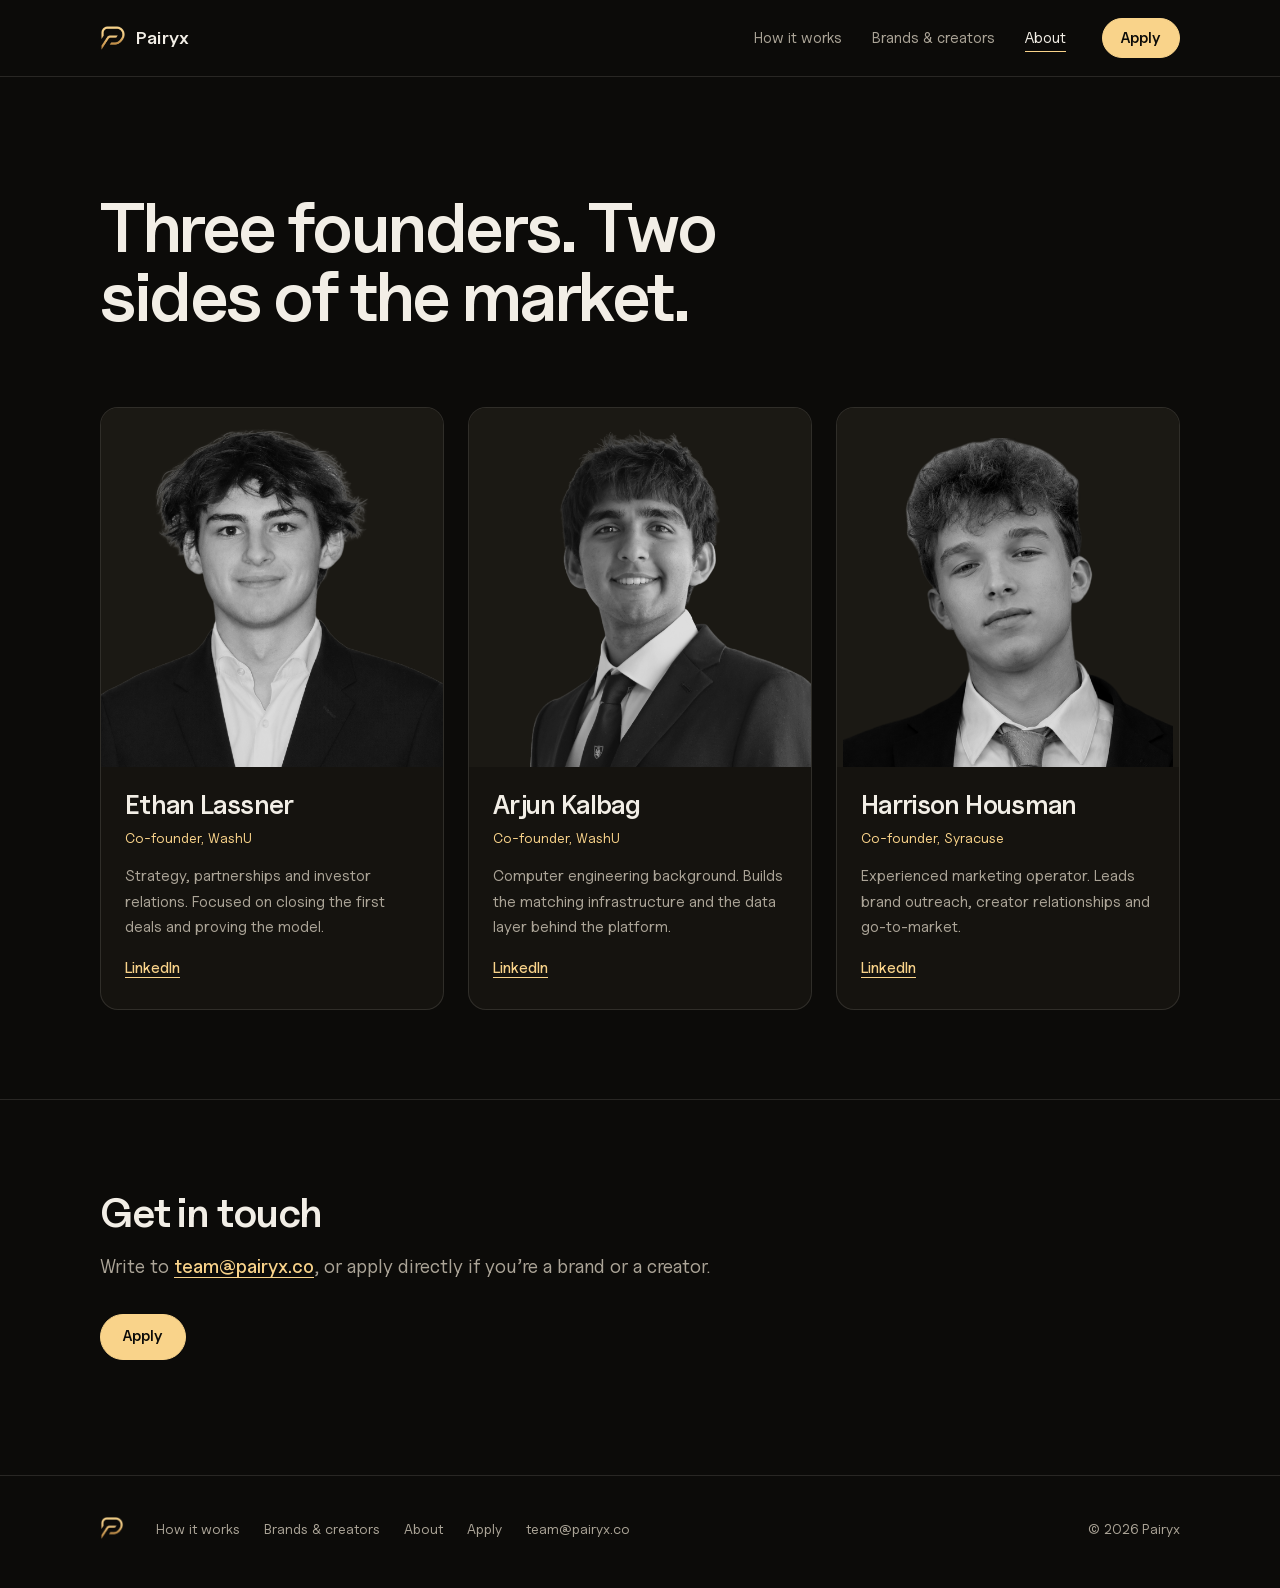
==== about/index.html @ 981c98d8 "Set the whole site in Uncut Sans Instrument Serif is one of the most common fonts on generated sites" ====
<!DOCTYPE html>
<html lang="en">
<head>
<meta charset="utf-8">
<meta name="viewport" content="width=device-width, initial-scale=1">
<title>About | Pairyx</title>
<meta name="description" content="The three founders behind Pairyx, and how to reach us.">
<link rel="canonical" href="https://pairyx.co/about/">
<meta property="og:type" content="website">
<meta property="og:url" content="https://pairyx.co/about/">
<meta property="og:title" content="About | Pairyx">
<meta property="og:description" content="The three founders behind Pairyx, and how to reach us.">
<meta property="og:image" content="https://pairyx.co/uploads/pairyx-og.png?v=2">
<meta name="twitter:card" content="summary_large_image">
<meta name="theme-color" content="#0c0b09">
<link rel="icon" type="image/png" sizes="512x512" href="/uploads/favicon-big.png?v=4">
<link rel="preload" href="/fonts/UncutSans-Variable.woff2" as="font" type="font/woff2" crossorigin>
<link rel="stylesheet" href="/styles.css?v=6">
</head>
<body>
<a class="skip" href="#main">Skip to content</a>

<header class="top">
  <div class="wrap top-in">
    <a class="brand" href="/" aria-label="Pairyx home"><img src="/uploads/PL-tight.png" alt="" width="26" height="26"><span>Pairyx</span></a>
    <nav class="links" aria-label="Main">
      <a href="/how-it-works/">How it works</a>
      <a href="/brands-and-creators/">Brands &amp; creators</a>
      <a href="/about/" aria-current="page">About</a>
    </nav>
    <a class="btn btn-gold" href="/apply/">Apply</a>
  </div>
</header>

<main id="main">
  <section class="page-head">
    <div class="wrap">
      <h1>Three founders. Two sides of the market.</h1>
    </div>
  </section>

  <section class="founders-wrap" aria-label="Founders">
    <div class="wrap">
      <div class="founders">
        <article class="founder">
          <div class="founder-photo"><img src="/uploads/founder-ethan-fg.png" alt="Ethan Lassner" loading="lazy"></div>
          <div class="founder-text">
            <h2>Ethan Lassner</h2>
            <p class="role">Co-founder, WashU</p>
            <p class="bio">Strategy, partnerships and investor relations. Focused on closing the first deals and proving the model.</p>
            <a class="textlink" href="https://www.linkedin.com/in/ethanlassner/" target="_blank" rel="noopener">LinkedIn</a>
          </div>
        </article>
        <article class="founder">
          <div class="founder-photo"><img src="/uploads/founder-arjun-fg.png" alt="Arjun Kalbag" loading="lazy"></div>
          <div class="founder-text">
            <h2>Arjun Kalbag</h2>
            <p class="role">Co-founder, WashU</p>
            <p class="bio">Computer engineering background. Builds the matching infrastructure and the data layer behind the platform.</p>
            <a class="textlink" href="https://www.linkedin.com/in/arjun-kalbag/" target="_blank" rel="noopener">LinkedIn</a>
          </div>
        </article>
        <article class="founder">
          <div class="founder-photo"><img src="/uploads/founder-harrison-fg.png" alt="Harrison Housman" loading="lazy"></div>
          <div class="founder-text">
            <h2>Harrison Housman</h2>
            <p class="role">Co-founder, Syracuse</p>
            <p class="bio">Experienced marketing operator. Leads brand outreach, creator relationships and go-to-market.</p>
            <a class="textlink" href="https://www.linkedin.com/in/harrisonhousman/" target="_blank" rel="noopener">LinkedIn</a>
          </div>
        </article>
      </div>
    </div>
  </section>

  <section class="closing">
    <div class="wrap">
      <h2>Get in touch</h2>
      <p class="lead">Write to <a class="textlink" href="mailto:team@pairyx.co">team@pairyx.co</a>, or apply directly if you’re a brand or a creator.</p>
      <div class="actions">
        <a class="btn btn-gold" href="/apply/">Apply</a>
      </div>
    </div>
  </section>
</main>

<footer class="foot">
  <div class="wrap foot-in">
    <a href="/" aria-label="Pairyx home"><img src="/uploads/PL-tight.png" alt="" width="24" height="24"></a>
    <nav aria-label="Footer">
      <a href="/how-it-works/">How it works</a>
      <a href="/brands-and-creators/">Brands &amp; creators</a>
      <a href="/about/">About</a>
      <a href="/apply/">Apply</a>
      <a href="mailto:team@pairyx.co">team@pairyx.co</a>
    </nav>
    <span>© 2026 Pairyx</span>
  </div>
</footer>
<script src="/app.js?v=5"></script>
</body>
</html>
---- styles.css ----
/* Pairyx: shared styles for every page. Black and gold, set in Uncut Sans
   (Kasper Nordkvist, SIL OFL, /fonts) with headlines apart by weight and size;
   only the ASCII P keeps its own monospace (Space Mono). */

@font-face {
  font-family: 'Uncut Sans';
  src: url('/fonts/UncutSans-Variable.woff2') format('woff2');
  font-weight: 300 700;
  font-display: swap;
}

:root {
  --black: #0c0b09;
  --black-2: #15130f;
  --gold: #f9d38a;
  --ink: #f2eee6;
  --ink-2: #aba497;     /* 8:1 on --black */
  --line: rgba(242, 238, 230, 0.12);

  --font: 'Uncut Sans', -apple-system, BlinkMacSystemFont, 'Helvetica Neue', sans-serif;

  --wrap: 1160px;
  --gutter: clamp(20px, 4vw, 40px);
  --ease: cubic-bezier(.16, .8, .3, 1);
}

* { box-sizing: border-box; }
body {
  margin: 0;
  background: var(--black);
  color: var(--ink);
  font: 400 17px/1.65 var(--font);
  -webkit-font-smoothing: antialiased;
  overflow-x: hidden;
}
::selection { background: var(--gold); color: var(--black); }
img { display: block; max-width: 100%; }
a { color: inherit; }
:focus-visible { outline: 2px solid var(--gold); outline-offset: 3px; }

.skip { position: absolute; left: -9999px; top: 8px; z-index: 100; background: var(--gold); color: var(--black); padding: 8px 14px; text-decoration: none; }
.skip:focus { left: 8px; }

.wrap { max-width: var(--wrap); margin: 0 auto; padding: 0 var(--gutter); }

/* ---------------------------------------------------------------- type */

h1, h2 { font-weight: 600; letter-spacing: -0.035em; margin: 0; text-wrap: balance; }
h1 { font-size: clamp(42px, 5.4vw, 80px); line-height: 1; }
h2 { font-size: clamp(30px, 3.2vw, 44px); line-height: 1.08; letter-spacing: -0.028em; }
h3 { font-size: 19px; font-weight: 600; line-height: 1.35; margin: 0; }
p { margin: 0; }
.lead { font-size: clamp(18px, 1.5vw, 21px); line-height: 1.55; color: var(--ink-2); max-width: 36em; }

/* ---------------------------------------------------------------- buttons */

.btn {
  display: inline-flex; align-items: center; justify-content: center;
  min-height: 46px; padding: 0 22px; border-radius: 100px;
  border: 1px solid var(--line); background: transparent; color: var(--ink);
  font: 600 15px/1 var(--font); text-decoration: none; cursor: pointer;
  transition: background-color .2s, border-color .2s, color .2s;
}
.btn:hover { border-color: var(--ink); }
.btn-gold { background: var(--gold); border-color: var(--gold); color: var(--black); }
.btn-gold:hover { background: var(--ink); border-color: var(--ink); }
.actions { display: flex; flex-wrap: wrap; gap: 12px; }

.textlink { color: var(--gold); font-weight: 500; text-decoration: underline; text-decoration-thickness: 1px; text-underline-offset: 4px; }
.textlink:hover { color: var(--ink); }

/* ---------------------------------------------------------------- header */

.top { border-bottom: 1px solid var(--line); }
.top-in { display: flex; align-items: center; gap: 36px; height: 76px; }
.brand { display: flex; align-items: center; gap: 10px; text-decoration: none; margin-right: auto; }
.brand img { width: 26px; height: 26px; object-fit: contain; }
.brand span { font-weight: 600; font-size: 18px; letter-spacing: 0.01em; }
.links { display: flex; gap: 30px; }
.links a { color: var(--ink-2); text-decoration: none; font-size: 15px; transition: color .2s; }
.links a:hover { color: var(--ink); }
.links a[aria-current="page"] { color: var(--ink); text-decoration: underline; text-decoration-color: var(--gold); text-underline-offset: 8px; text-decoration-thickness: 1px; }
.top .btn { min-height: 40px; padding: 0 18px; }

/* ---------------------------------------------------------------- page scaffolding */

.page-head { padding: clamp(64px, 9vw, 120px) 0 clamp(48px, 6vw, 80px); }
.page-head .lead { margin-top: 24px; }
.section { padding: clamp(56px, 7vw, 96px) 0; border-top: 1px solid var(--line); }
.closing { padding: clamp(56px, 7vw, 96px) 0 clamp(72px, 9vw, 120px); border-top: 1px solid var(--line); }
.closing h2 { max-width: 14em; }
.closing p { margin-top: 18px; }
.closing .actions { margin-top: 32px; }

/* ---------------------------------------------------------------- home */

.hero { position: relative; overflow: hidden; min-height: calc(100svh - 77px); display: flex; align-items: center; }
.hero-ascii { position: absolute; right: -2%; top: 0; bottom: 0; display: flex; align-items: center; pointer-events: none; }
#px-ascii {
  font-family: 'Space Mono', monospace; font-size: clamp(7px, 1.2vw, 14px); line-height: 1; letter-spacing: 1px;
  white-space: pre; margin: 0; color: var(--gold); user-select: none;
}
/* keeps the headline readable where it crosses the P */
.hero::after { content: ''; position: absolute; inset: 0; pointer-events: none; background: linear-gradient(90deg, rgba(12, 11, 9, 0.94) 0%, rgba(12, 11, 9, 0.6) 42%, rgba(12, 11, 9, 0) 70%); }
.hero .wrap { position: relative; z-index: 1; width: 100%; }
.hero-copy { max-width: 600px; padding: 72px 0; }
.hero-copy h1 { font-size: clamp(42px, 4.6vw, 68px); }
.hero-copy .lead { margin-top: 28px; max-width: 30em; }
.hero-copy .actions { margin-top: 40px; }

.intro { display: grid; grid-template-columns: minmax(0, 5fr) minmax(0, 6fr); gap: 24px 64px; align-items: start; }
.sides-brief { margin-top: clamp(48px, 6vw, 72px); display: grid; grid-template-columns: repeat(2, minmax(0, 1fr)); gap: 40px 64px; }
.sides-brief p { margin-top: 10px; color: var(--ink-2); max-width: 30em; }
.sides-brief .textlink { display: inline-block; margin-top: 16px; }

/* ---------------------------------------------------------------- how it works */

.steps { list-style: none; margin: 0; padding: 0; counter-reset: step; }
.steps li { counter-increment: step; display: grid; grid-template-columns: 96px minmax(0, 1fr); gap: 0 32px; padding: 36px 0; border-top: 1px solid var(--line); }
.steps li:first-child { border-top: 0; padding-top: 0; }
.steps li::before { content: counter(step); font-size: 52px; font-weight: 300; letter-spacing: -0.04em; line-height: 0.9; color: var(--gold); grid-row: span 2; font-variant-numeric: tabular-nums; }
.steps h2 { font-size: 19px; line-height: 1.35; letter-spacing: -0.01em; }
.steps p { color: var(--ink-2); max-width: 40em; margin-top: 8px; }

.split { display: grid; grid-template-columns: minmax(0, 5fr) minmax(0, 6fr); gap: 24px 64px; align-items: start; }
.split p + p { margin-top: 16px; }
.split .muted { color: var(--ink-2); }

.terms { margin: 0; display: grid; grid-template-columns: repeat(2, minmax(0, 1fr)); gap: 28px 48px; }
.terms dt { font-weight: 600; }
.terms dd { margin: 6px 0 0; color: var(--ink-2); }

/* ---------------------------------------------------------------- brands and creators */

.pair { display: grid; grid-template-columns: repeat(2, minmax(0, 1fr)); }
.pair > section { padding: clamp(48px, 6vw, 80px) 0; }
.pair > section:first-child { padding-right: clamp(32px, 5vw, 72px); border-right: 1px solid var(--line); }
.pair > section:last-child { padding-left: clamp(32px, 5vw, 72px); }
.pair .lead { margin-top: 20px; font-size: 18px; }
.pair h3 { margin-top: 40px; font-size: 15px; color: var(--ink-2); font-weight: 500; }
.fields { list-style: none; margin: 12px 0 0; padding: 0; }
.fields li { padding: 13px 0; border-bottom: 1px solid var(--line); }
.fields li:first-child { border-top: 1px solid var(--line); }
.pair .note { margin-top: 20px; color: var(--ink-2); font-size: 15px; }
.pair .btn { margin-top: 32px; }

/* ---------------------------------------------------------------- about: founders */

.founders-wrap { padding-bottom: clamp(56px, 7vw, 96px); }
.founders { display: grid; grid-template-columns: repeat(3, minmax(0, 1fr)); gap: 24px; }
.founder { background: var(--black-2); border: 1px solid var(--line); border-radius: 18px; overflow: hidden; }
.founder-photo { position: relative; aspect-ratio: 1 / 1.05; overflow: hidden; background: #1b1914; }
/* The reveal: black and white until you point at, or scroll to, a founder */
.founder-photo img {
  position: absolute; inset: 0; width: 100%; height: 100%; object-fit: cover; object-position: center 18%;
  filter: grayscale(1) brightness(0.9); transition: filter .5s var(--ease), transform .6s var(--ease);
}
.founder:hover .founder-photo img, .founder:focus-within .founder-photo img, .founder.is-on .founder-photo img { filter: none; transform: scale(1.03); }
.founder-text { padding: 24px 24px 28px; }
.founder h2 { font-size: 26px; line-height: 1.1; letter-spacing: -0.025em; }
.founder .role { margin-top: 6px; font-size: 14px; color: var(--gold); }
.founder .bio { margin-top: 14px; color: var(--ink-2); font-size: 15.5px; }
.founder .textlink { display: inline-block; margin-top: 16px; font-size: 15px; }

/* ---------------------------------------------------------------- footer */

.foot { border-top: 1px solid var(--line); padding: 40px 0 48px; font-size: 14px; color: var(--ink-2); }
.foot-in { display: flex; flex-wrap: wrap; align-items: center; gap: 20px 32px; }
.foot-in > a:first-child img { width: 24px; height: 24px; object-fit: contain; }
.foot nav { display: flex; flex-wrap: wrap; gap: 12px 24px; margin-right: auto; }
.foot a { text-decoration: none; }
.foot a:hover { color: var(--ink); }

/* ---------------------------------------------------------------- responsive */

@media (max-width: 900px) {
  .intro, .split { grid-template-columns: minmax(0, 1fr); }
  .founders { grid-template-columns: minmax(0, 1fr); max-width: 520px; }
  .terms { grid-template-columns: minmax(0, 1fr); }
}
@media (max-width: 760px) {
  /* the three links drop to their own row under the logo */
  .top-in { flex-wrap: wrap; height: auto; padding-top: 16px; padding-bottom: 14px; row-gap: 12px; }
  .links { order: 3; width: 100%; gap: 22px; }
  .pair { grid-template-columns: minmax(0, 1fr); }
  .pair > section:first-child { padding-right: 0; border-right: 0; }
  .pair > section:last-child { padding-left: 0; border-top: 1px solid var(--line); }
  .sides-brief { grid-template-columns: minmax(0, 1fr); }
  .steps li { grid-template-columns: 48px minmax(0, 1fr); gap: 0 16px; }
  .steps li::before { font-size: 36px; }
  /* on a phone the P sits above the headline instead of behind it */
  .hero { flex-direction: column; align-items: stretch; min-height: 0; }
  .hero-ascii { position: relative; right: auto; justify-content: center; margin: 0 -40%; padding-top: 16px; }
  .hero::after { display: none; }
  .hero-copy { padding: 8px 0 64px; }
}
@media (prefers-reduced-motion: reduce) {
  .founder-photo img { transition: none; }
}
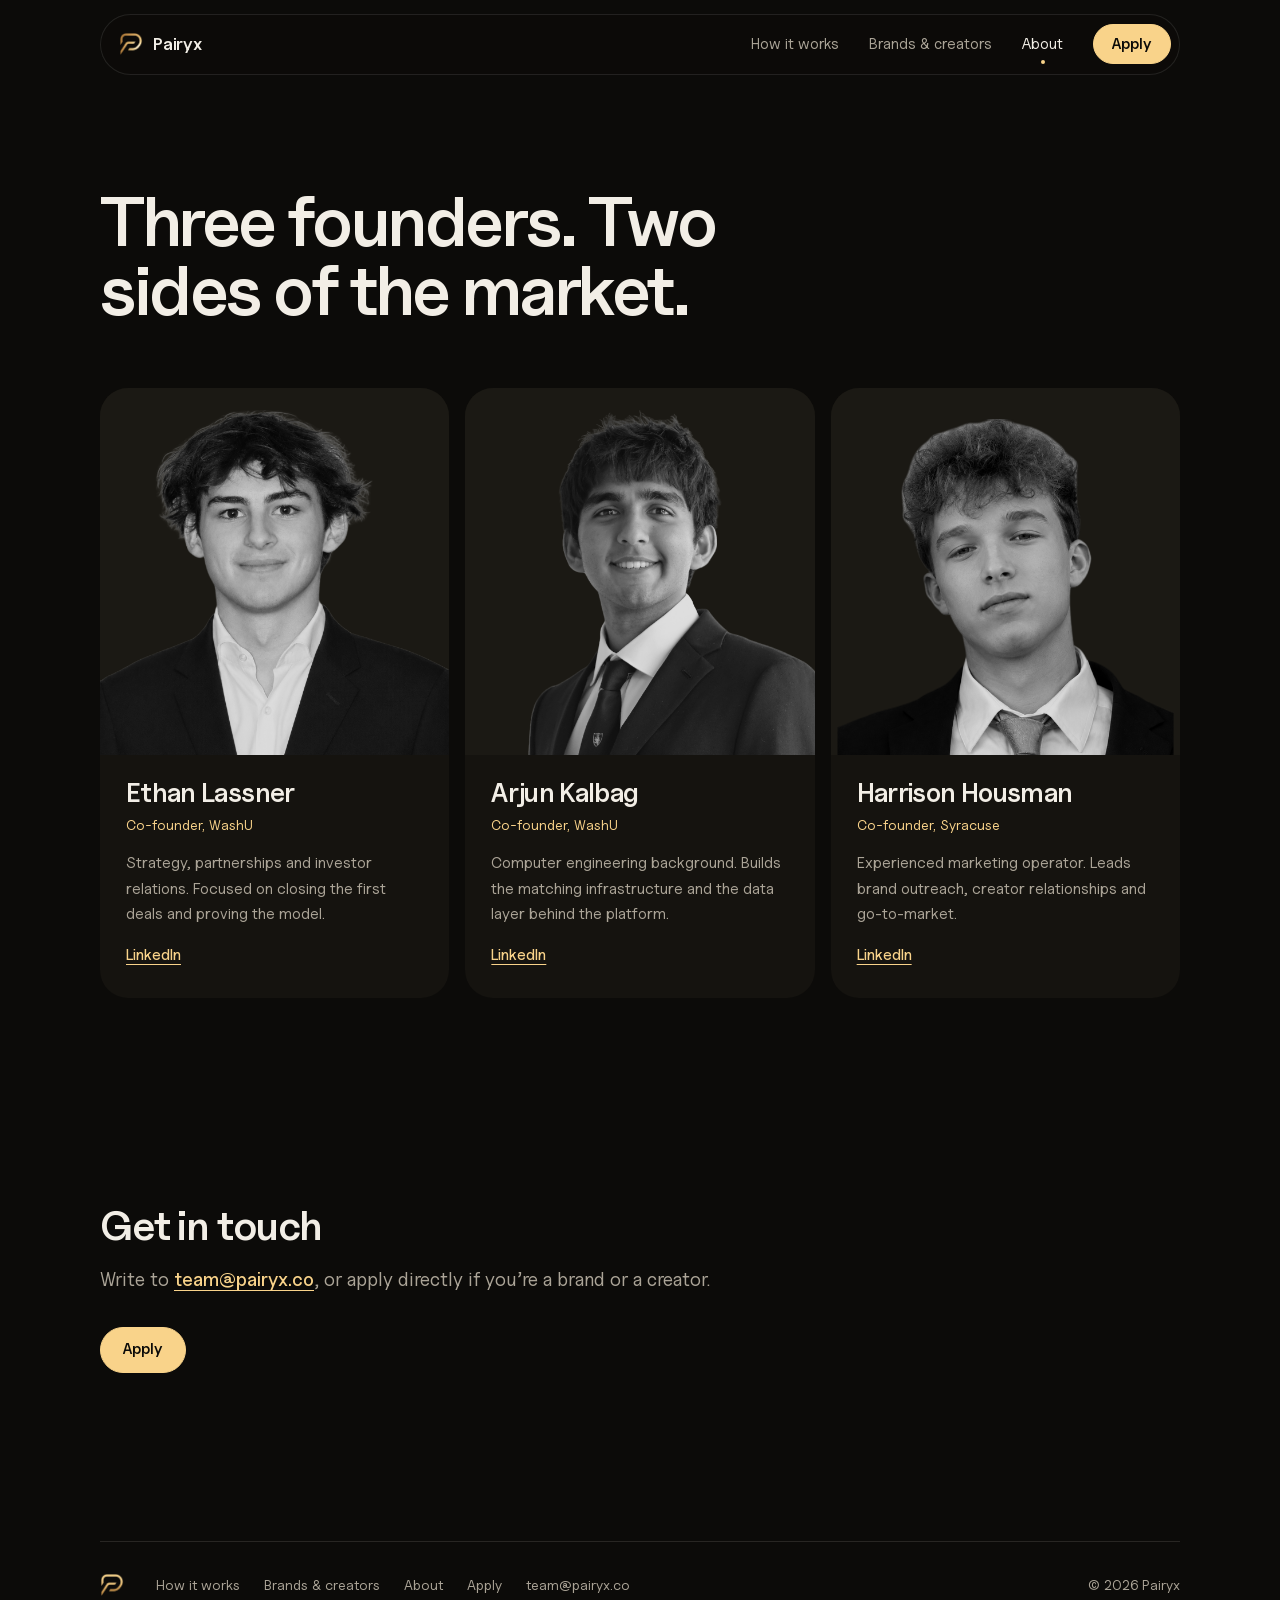
==== commit 19f4254e: "Float the nav in a pill, bring the logo to life, de-clunk the pages Modelled on ambral.com's nav, in" ====
--- a/about/index.html
+++ b/about/index.html
@@ -15,20 +15,22 @@
 <meta name="theme-color" content="#0c0b09">
 <link rel="icon" type="image/png" sizes="512x512" href="/uploads/favicon-big.png?v=4">
 <link rel="preload" href="/fonts/UncutSans-Variable.woff2" as="font" type="font/woff2" crossorigin>
-<link rel="stylesheet" href="/styles.css?v=6">
+<link rel="stylesheet" href="/styles.css?v=7">
 </head>
 <body>
 <a class="skip" href="#main">Skip to content</a>
 
-<header class="top">
-  <div class="wrap top-in">
-    <a class="brand" href="/" aria-label="Pairyx home"><img src="/uploads/PL-tight.png" alt="" width="26" height="26"><span>Pairyx</span></a>
-    <nav class="links" aria-label="Main">
+<header class="nav" id="nav">
+  <div class="nav-pill">
+    <a class="brand" href="/" aria-label="Pairyx home"><span class="mark" aria-hidden="true"></span><span class="word">Pairyx</span></a>
+    <nav class="links" id="nav-links" aria-label="Main">
+      <span class="links-hl" aria-hidden="true"></span>
       <a href="/how-it-works/">How it works</a>
       <a href="/brands-and-creators/">Brands &amp; creators</a>
       <a href="/about/" aria-current="page">About</a>
     </nav>
-    <a class="btn btn-gold" href="/apply/">Apply</a>
+    <a class="btn btn-gold" href="/apply/"><span class="roll" data-label="Apply"><span>Apply</span></span></a>
+    <button class="nav-toggle" type="button" aria-expanded="false" aria-controls="nav-links" aria-label="Menu"><span></span><span></span></button>
   </div>
 </header>
 
@@ -78,7 +80,7 @@
       <h2>Get in touch</h2>
       <p class="lead">Write to <a class="textlink" href="mailto:team@pairyx.co">team@pairyx.co</a>, or apply directly if you’re a brand or a creator.</p>
       <div class="actions">
-        <a class="btn btn-gold" href="/apply/">Apply</a>
+        <a class="btn btn-gold" href="/apply/"><span class="roll" data-label="Apply"><span>Apply</span></span></a>
       </div>
     </div>
   </section>
@@ -97,6 +99,6 @@
     <span>© 2026 Pairyx</span>
   </div>
 </footer>
-<script src="/app.js?v=5"></script>
+<script src="/app.js?v=6"></script>
 </body>
 </html>
--- a/styles.css
+++ b/styles.css
@@ -13,15 +13,19 @@
   --black: #0c0b09;
   --black-2: #15130f;
   --gold: #f9d38a;
+  --gold-hi: #ffe4ad;
   --ink: #f2eee6;
   --ink-2: #aba497;     /* 8:1 on --black */
   --line: rgba(242, 238, 230, 0.12);
+  --veil: rgba(242, 238, 230, 0.07);
 
   --font: 'Uncut Sans', -apple-system, BlinkMacSystemFont, 'Helvetica Neue', sans-serif;
 
   --wrap: 1160px;
   --gutter: clamp(20px, 4vw, 40px);
+  --nav-space: 96px;    /* room for the floating nav */
   --ease: cubic-bezier(.16, .8, .3, 1);
+  --ease-quart: cubic-bezier(.25, 1, .5, 1);
 }
 
 * { box-sizing: border-box; }
@@ -59,42 +63,89 @@
   min-height: 46px; padding: 0 22px; border-radius: 100px;
   border: 1px solid var(--line); background: transparent; color: var(--ink);
   font: 600 15px/1 var(--font); text-decoration: none; cursor: pointer;
-  transition: background-color .2s, border-color .2s, color .2s;
-}
-.btn:hover { border-color: var(--ink); }
+  transition: background-color .25s, border-color .25s, color .25s, transform .2s var(--ease-quart);
+}
+.btn:hover { border-color: rgba(242, 238, 230, 0.32); background: var(--veil); }
+.btn:active { transform: scale(0.97); }
 .btn-gold { background: var(--gold); border-color: var(--gold); color: var(--black); }
-.btn-gold:hover { background: var(--ink); border-color: var(--ink); }
+.btn-gold:hover { background: var(--gold-hi); border-color: var(--gold-hi); }
 .actions { display: flex; flex-wrap: wrap; gap: 12px; }
 
-.textlink { color: var(--gold); font-weight: 500; text-decoration: underline; text-decoration-thickness: 1px; text-underline-offset: 4px; }
+/* The label rolls up on hover and a copy rolls in under it. The copy is a
+   pseudo-element with empty alt text, so screen readers hear the label once. */
+.roll { display: inline-grid; overflow: hidden; line-height: 1.25; }
+.roll > span, .roll::after { grid-area: 1 / 1; transition: transform .45s var(--ease-quart); }
+.roll::after { content: attr(data-label); content: attr(data-label) / ""; transform: translateY(110%); }
+.btn:hover .roll > span { transform: translateY(-110%); }
+.btn:hover .roll::after { transform: none; }
+
+.textlink { color: var(--gold); font-weight: 500; text-decoration: underline; text-decoration-thickness: 1px; text-underline-offset: 4px; transition: color .2s; }
 .textlink:hover { color: var(--ink); }
 
-/* ---------------------------------------------------------------- header */
-
-.top { border-bottom: 1px solid var(--line); }
-.top-in { display: flex; align-items: center; gap: 36px; height: 76px; }
+/* ---------------------------------------------------------------- nav: a floating pill */
+
+.nav { position: fixed; top: 14px; left: 0; right: 0; z-index: 50; padding: 0 var(--gutter); pointer-events: none; view-transition-name: nav; }
+.nav-pill {
+  pointer-events: auto; max-width: 1080px; margin: 0 auto;
+  display: flex; align-items: center; gap: 6px; min-height: 58px; padding: 8px 8px 8px 18px;
+  border-radius: 99px; border: 1px solid rgba(242, 238, 230, 0.1);
+  background: rgba(12, 11, 9, 0.5);
+  -webkit-backdrop-filter: blur(14px) saturate(140%); backdrop-filter: blur(14px) saturate(140%);
+  transition: background-color .3s;
+}
+.nav.is-scrolled .nav-pill { background: rgba(12, 11, 9, 0.82); }
+
 .brand { display: flex; align-items: center; gap: 10px; text-decoration: none; margin-right: auto; }
-.brand img { width: 26px; height: 26px; object-fit: contain; }
-.brand span { font-weight: 600; font-size: 18px; letter-spacing: 0.01em; }
-.links { display: flex; gap: 30px; }
-.links a { color: var(--ink-2); text-decoration: none; font-size: 15px; transition: color .2s; }
-.links a:hover { color: var(--ink); }
-.links a[aria-current="page"] { color: var(--ink); text-decoration: underline; text-decoration-color: var(--gold); text-underline-offset: 8px; text-decoration-thickness: 1px; }
-.top .btn { min-height: 40px; padding: 0 18px; }
+/* The P, cut out of a slowly moving gold light (app.js moves --lx/--ly) */
+.mark {
+  width: 24px; height: 24px; flex: none;
+  -webkit-mask: url('/uploads/PL-tight.png') center / contain no-repeat; mask: url('/uploads/PL-tight.png') center / contain no-repeat;
+  background: radial-gradient(circle at var(--lx, 38%) var(--ly, 30%), #fff5d8 0%, var(--gold) 28%, #c9914a 64%, #8a5d26 100%);
+  transition: transform .5s var(--ease-quart);
+}
+.brand:hover .mark { transform: rotate(-10deg) scale(1.08); }
+.word { font-weight: 600; font-size: 17px; letter-spacing: -0.01em; }
+
+.links { position: relative; display: flex; gap: 2px; margin-right: 10px; }
+.links a { position: relative; z-index: 1; padding: 9px 14px; border-radius: 99px; color: var(--ink-2); font-size: 15px; text-decoration: none; transition: color .2s; }
+.links a:hover, .links a[aria-current="page"] { color: var(--ink); }
+/* the current page wears a small gold dot */
+.links a[aria-current="page"]::after { content: ''; position: absolute; left: 50%; bottom: 2px; width: 4px; height: 4px; border-radius: 50%; background: var(--gold); transform: translateX(-50%); }
+/* a soft pill that slides to whichever link you point at */
+.links-hl { position: absolute; z-index: 0; top: 0; left: 0; height: 100%; width: var(--hl-w, 0); border-radius: 99px; background: var(--veil); opacity: 0; transform: translateX(var(--hl-x, 0)); transition: transform .4s var(--ease-quart), width .4s var(--ease-quart), opacity .2s; pointer-events: none; }
+.links-hl.is-on { opacity: 1; }
+.nav .btn { min-height: 40px; padding: 0 18px; }
+
+.nav-toggle { display: none; width: 40px; height: 40px; border-radius: 50%; border: 1px solid var(--line); background: transparent; color: var(--ink); cursor: pointer; flex-direction: column; align-items: center; justify-content: center; gap: 5px; padding: 0; }
+.nav-toggle span { display: block; width: 15px; height: 1.5px; border-radius: 1px; background: currentColor; transition: transform .35s var(--ease-quart); }
+.nav.is-open .nav-toggle span:first-child { transform: translateY(3.25px) rotate(45deg); }
+.nav.is-open .nav-toggle span:last-child { transform: translateY(-3.25px) rotate(-45deg); }
 
 /* ---------------------------------------------------------------- page scaffolding */
 
-.page-head { padding: clamp(64px, 9vw, 120px) 0 clamp(48px, 6vw, 80px); }
+.page-head { padding: calc(var(--nav-space) + clamp(40px, 7vw, 96px)) 0 clamp(40px, 5vw, 72px); }
 .page-head .lead { margin-top: 24px; }
-.section { padding: clamp(56px, 7vw, 96px) 0; border-top: 1px solid var(--line); }
-.closing { padding: clamp(56px, 7vw, 96px) 0 clamp(72px, 9vw, 120px); border-top: 1px solid var(--line); }
+.section { padding: clamp(56px, 8vw, 112px) 0; }
+.closing { padding: clamp(56px, 8vw, 112px) 0 clamp(80px, 10vw, 136px); }
 .closing h2 { max-width: 14em; }
 .closing p { margin-top: 18px; }
 .closing .actions { margin-top: 32px; }
 
+/* one quiet arrival per page: the headline, then what follows it */
+@media (prefers-reduced-motion: no-preference) {
+  .hero-copy > *, .page-head .wrap > * { animation: rise .9s var(--ease-quart) both; }
+  .hero-copy > :nth-child(2), .page-head .wrap > :nth-child(2) { animation-delay: .08s; }
+  .hero-copy > :nth-child(3) { animation-delay: .16s; }
+  @keyframes rise { from { opacity: 0; transform: translateY(14px); } to { opacity: 1; transform: none; } }
+
+  /* pages cross-fade into each other while the nav stays put */
+  @view-transition { navigation: auto; }
+  ::view-transition-old(root), ::view-transition-new(root) { animation-duration: .28s; }
+}
+
 /* ---------------------------------------------------------------- home */
 
-.hero { position: relative; overflow: hidden; min-height: calc(100svh - 77px); display: flex; align-items: center; }
+.hero { position: relative; overflow: hidden; min-height: 100svh; display: flex; align-items: center; padding-top: 56px; }
 .hero-ascii { position: absolute; right: -2%; top: 0; bottom: 0; display: flex; align-items: center; pointer-events: none; }
 #px-ascii {
   font-family: 'Space Mono', monospace; font-size: clamp(7px, 1.2vw, 14px); line-height: 1; letter-spacing: 1px;
@@ -109,15 +160,14 @@
 .hero-copy .actions { margin-top: 40px; }
 
 .intro { display: grid; grid-template-columns: minmax(0, 5fr) minmax(0, 6fr); gap: 24px 64px; align-items: start; }
-.sides-brief { margin-top: clamp(48px, 6vw, 72px); display: grid; grid-template-columns: repeat(2, minmax(0, 1fr)); gap: 40px 64px; }
+.sides-brief { margin-top: clamp(56px, 7vw, 88px); display: grid; grid-template-columns: repeat(2, minmax(0, 1fr)); gap: 40px 64px; }
 .sides-brief p { margin-top: 10px; color: var(--ink-2); max-width: 30em; }
 .sides-brief .textlink { display: inline-block; margin-top: 16px; }
 
 /* ---------------------------------------------------------------- how it works */
 
-.steps { list-style: none; margin: 0; padding: 0; counter-reset: step; }
-.steps li { counter-increment: step; display: grid; grid-template-columns: 96px minmax(0, 1fr); gap: 0 32px; padding: 36px 0; border-top: 1px solid var(--line); }
-.steps li:first-child { border-top: 0; padding-top: 0; }
+.steps { list-style: none; margin: 0; padding: 0; counter-reset: step; display: grid; gap: clamp(36px, 4vw, 52px); }
+.steps li { counter-increment: step; display: grid; grid-template-columns: 96px minmax(0, 1fr); gap: 0 32px; }
 .steps li::before { content: counter(step); font-size: 52px; font-weight: 300; letter-spacing: -0.04em; line-height: 0.9; color: var(--gold); grid-row: span 2; font-variant-numeric: tabular-nums; }
 .steps h2 { font-size: 19px; line-height: 1.35; letter-spacing: -0.01em; }
 .steps p { color: var(--ink-2); max-width: 40em; margin-top: 8px; }
@@ -132,23 +182,21 @@
 
 /* ---------------------------------------------------------------- brands and creators */
 
-.pair { display: grid; grid-template-columns: repeat(2, minmax(0, 1fr)); }
-.pair > section { padding: clamp(48px, 6vw, 80px) 0; }
-.pair > section:first-child { padding-right: clamp(32px, 5vw, 72px); border-right: 1px solid var(--line); }
-.pair > section:last-child { padding-left: clamp(32px, 5vw, 72px); }
-.pair .lead { margin-top: 20px; font-size: 18px; }
-.pair h3 { margin-top: 40px; font-size: 15px; color: var(--ink-2); font-weight: 500; }
-.fields { list-style: none; margin: 12px 0 0; padding: 0; }
-.fields li { padding: 13px 0; border-bottom: 1px solid var(--line); }
-.fields li:first-child { border-top: 1px solid var(--line); }
-.pair .note { margin-top: 20px; color: var(--ink-2); font-size: 15px; }
-.pair .btn { margin-top: 32px; }
+.pair { display: grid; grid-template-columns: repeat(2, minmax(0, 1fr)); gap: 16px; padding-bottom: clamp(56px, 8vw, 112px); }
+.pair > section { padding: clamp(28px, 4vw, 44px); border-radius: 28px; background: var(--black-2); }
+.pair .lead { margin-top: 16px; font-size: 18px; }
+.pair h3 { margin-top: 36px; font-size: 15px; color: var(--ink-2); font-weight: 500; }
+/* what each side shares, as a row of pills */
+.fields { list-style: none; margin: 14px 0 0; padding: 0; display: flex; flex-wrap: wrap; gap: 8px; }
+.fields li { padding: 8px 14px; border-radius: 99px; border: 1px solid var(--line); font-size: 15px; line-height: 1.3; }
+.pair .note { margin-top: 24px; color: var(--ink-2); font-size: 15px; }
+.pair .btn { margin-top: 28px; }
 
 /* ---------------------------------------------------------------- about: founders */
 
-.founders-wrap { padding-bottom: clamp(56px, 7vw, 96px); }
-.founders { display: grid; grid-template-columns: repeat(3, minmax(0, 1fr)); gap: 24px; }
-.founder { background: var(--black-2); border: 1px solid var(--line); border-radius: 18px; overflow: hidden; }
+.founders-wrap { padding-bottom: clamp(56px, 8vw, 112px); }
+.founders { display: grid; grid-template-columns: repeat(3, minmax(0, 1fr)); gap: 16px; }
+.founder { background: var(--black-2); border-radius: 28px; overflow: hidden; }
 .founder-photo { position: relative; aspect-ratio: 1 / 1.05; overflow: hidden; background: #1b1914; }
 /* The reveal: black and white until you point at, or scroll to, a founder */
 .founder-photo img {
@@ -156,7 +204,7 @@
   filter: grayscale(1) brightness(0.9); transition: filter .5s var(--ease), transform .6s var(--ease);
 }
 .founder:hover .founder-photo img, .founder:focus-within .founder-photo img, .founder.is-on .founder-photo img { filter: none; transform: scale(1.03); }
-.founder-text { padding: 24px 24px 28px; }
+.founder-text { padding: 24px 26px 30px; }
 .founder h2 { font-size: 26px; line-height: 1.1; letter-spacing: -0.025em; }
 .founder .role { margin-top: 6px; font-size: 14px; color: var(--gold); }
 .founder .bio { margin-top: 14px; color: var(--ink-2); font-size: 15.5px; }
@@ -164,11 +212,13 @@
 
 /* ---------------------------------------------------------------- footer */
 
-.foot { border-top: 1px solid var(--line); padding: 40px 0 48px; font-size: 14px; color: var(--ink-2); }
-.foot-in { display: flex; flex-wrap: wrap; align-items: center; gap: 20px 32px; }
+.foot { padding: 40px 0 48px; font-size: 14px; color: var(--ink-2); }
+.foot-in { position: relative; display: flex; flex-wrap: wrap; align-items: center; gap: 20px 32px; padding-top: 32px; }
+/* the rule spans the content, not the side gutters */
+.foot-in::before { content: ''; position: absolute; top: 0; left: var(--gutter); right: var(--gutter); height: 1px; background: var(--line); }
 .foot-in > a:first-child img { width: 24px; height: 24px; object-fit: contain; }
 .foot nav { display: flex; flex-wrap: wrap; gap: 12px 24px; margin-right: auto; }
-.foot a { text-decoration: none; }
+.foot a { text-decoration: none; transition: color .2s; }
 .foot a:hover { color: var(--ink); }
 
 /* ---------------------------------------------------------------- responsive */
@@ -179,21 +229,31 @@
   .terms { grid-template-columns: minmax(0, 1fr); }
 }
 @media (max-width: 760px) {
-  /* the three links drop to their own row under the logo */
-  .top-in { flex-wrap: wrap; height: auto; padding-top: 16px; padding-bottom: 14px; row-gap: 12px; }
-  .links { order: 3; width: 100%; gap: 22px; }
+  :root { --nav-space: 84px; }
+  .nav { top: 10px; }
+  /* the pill keeps the logo, Apply and a menu button; the links fold out below */
+  .nav-pill { flex-wrap: wrap; border-radius: 29px; padding-left: 16px; }
+  .nav-toggle { display: inline-flex; }
+  .links { display: none; order: 10; width: 100%; flex-direction: column; gap: 0; margin: 4px 0 2px; }
+  .nav.is-open .links { display: flex; }
+  .nav.is-open .nav-pill { background: var(--black-2); }
+  .links a { padding: 12px 10px; font-size: 17px; }
+  .links a[aria-current="page"]::after { left: auto; right: 12px; bottom: 50%; transform: translateY(50%); }
+  .links-hl { display: none; }
   .pair { grid-template-columns: minmax(0, 1fr); }
-  .pair > section:first-child { padding-right: 0; border-right: 0; }
-  .pair > section:last-child { padding-left: 0; border-top: 1px solid var(--line); }
   .sides-brief { grid-template-columns: minmax(0, 1fr); }
   .steps li { grid-template-columns: 48px minmax(0, 1fr); gap: 0 16px; }
   .steps li::before { font-size: 36px; }
   /* on a phone the P sits above the headline instead of behind it */
-  .hero { flex-direction: column; align-items: stretch; min-height: 0; }
-  .hero-ascii { position: relative; right: auto; justify-content: center; margin: 0 -40%; padding-top: 16px; }
+  .hero { flex-direction: column; align-items: stretch; min-height: 0; padding-top: var(--nav-space); }
+  .hero-ascii { position: relative; right: auto; justify-content: center; margin: 0 -40%; }
   .hero::after { display: none; }
   .hero-copy { padding: 8px 0 64px; }
 }
+@media (max-width: 760px) and (prefers-reduced-motion: no-preference) {
+  .nav.is-open .links { animation: unfold .35s var(--ease-quart); }
+  @keyframes unfold { from { opacity: 0; transform: translateY(-6px); } to { opacity: 1; transform: none; } }
+}
 @media (prefers-reduced-motion: reduce) {
-  .founder-photo img { transition: none; }
-}
+  .founder-photo img, .roll > span, .roll::after, .mark, .links-hl { transition: none; }
+}
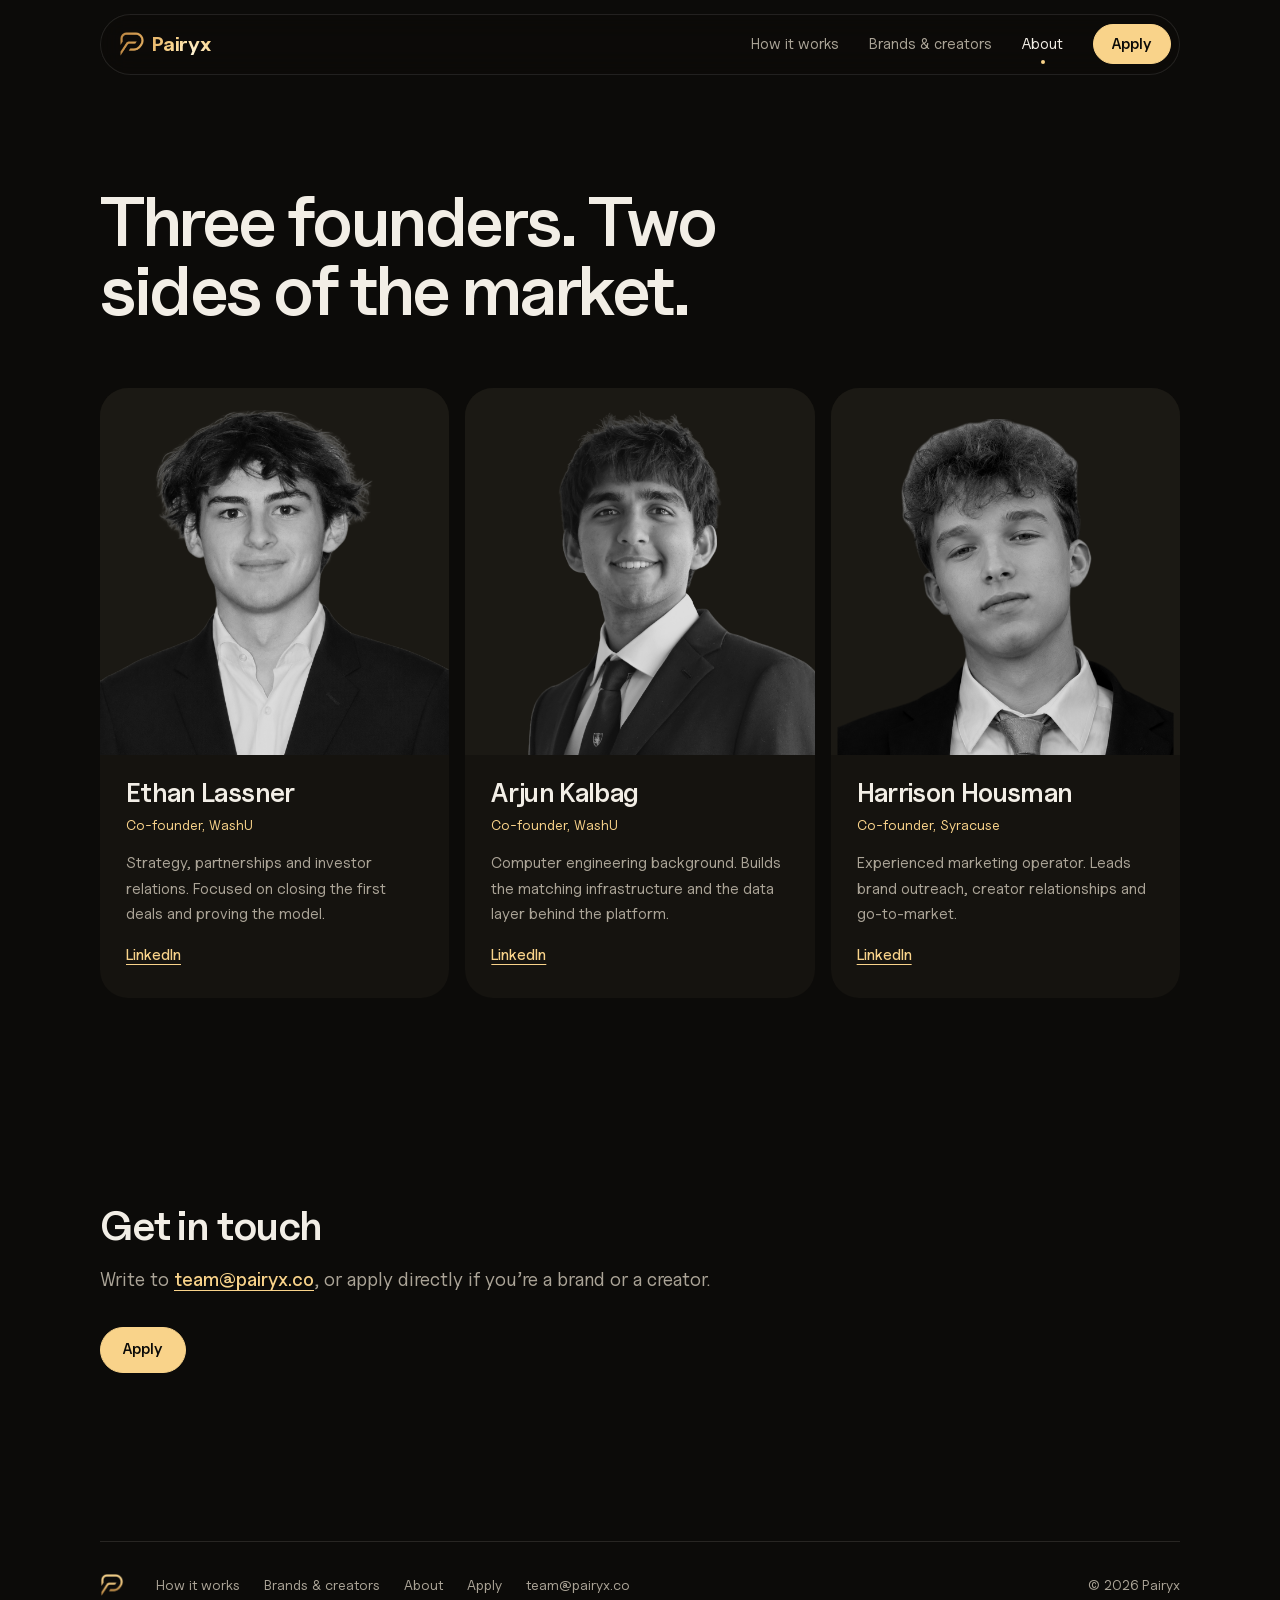
==== commit a013f2ff: "Make the logo one gold object and redo the phone menu The P and the wordmark are now a single lockup" ====
--- a/about/index.html
+++ b/about/index.html
@@ -15,22 +15,23 @@
 <meta name="theme-color" content="#0c0b09">
 <link rel="icon" type="image/png" sizes="512x512" href="/uploads/favicon-big.png?v=4">
 <link rel="preload" href="/fonts/UncutSans-Variable.woff2" as="font" type="font/woff2" crossorigin>
-<link rel="stylesheet" href="/styles.css?v=7">
+<link rel="stylesheet" href="/styles.css?v=8">
 </head>
 <body>
 <a class="skip" href="#main">Skip to content</a>
 
 <header class="nav" id="nav">
   <div class="nav-pill">
-    <a class="brand" href="/" aria-label="Pairyx home"><span class="mark" aria-hidden="true"></span><span class="word">Pairyx</span></a>
+    <a class="brand" href="/" aria-label="Pairyx home"><svg class="lockup" viewBox="0 0 92 28" width="92" height="28" aria-hidden="true" focusable="false"><defs><radialGradient id="px-light" gradientUnits="userSpaceOnUse" cx="30" cy="8" r="78"><stop offset="0" stop-color="#fff5d8"/><stop offset=".3" stop-color="#f9d38a"/><stop offset=".72" stop-color="#d9a256"/><stop offset="1" stop-color="#b8823f"/></radialGradient><mask id="px-p" maskUnits="userSpaceOnUse" x="0" y="0" width="28" height="28"><image href="/uploads/PL-tight.png" x="0" y="1" width="26" height="26"/></mask></defs><g fill="url(#px-light)"><rect width="28" height="28" mask="url(#px-p)"/><text x="32.5" y="20.6">Pairyx</text></g></svg></a>
     <nav class="links" id="nav-links" aria-label="Main">
       <span class="links-hl" aria-hidden="true"></span>
-      <a href="/how-it-works/">How it works</a>
-      <a href="/brands-and-creators/">Brands &amp; creators</a>
-      <a href="/about/" aria-current="page">About</a>
+      <a href="/how-it-works/">How it works<span class="sub">From brief to signed contract</span></a>
+      <a href="/brands-and-creators/">Brands &amp; creators<span class="sub">What each side tells us</span></a>
+      <a href="/about/" aria-current="page">About<span class="sub">The three founders</span></a>
     </nav>
     <a class="btn btn-gold" href="/apply/"><span class="roll" data-label="Apply"><span>Apply</span></span></a>
     <button class="nav-toggle" type="button" aria-expanded="false" aria-controls="nav-links" aria-label="Menu"><span></span><span></span></button>
+    <p class="menu-foot"><a href="mailto:team@pairyx.co">team@pairyx.co</a></p>
   </div>
 </header>
 
@@ -99,6 +100,6 @@
     <span>© 2026 Pairyx</span>
   </div>
 </footer>
-<script src="/app.js?v=6"></script>
+<script src="/app.js?v=7"></script>
 </body>
 </html>
--- a/styles.css
+++ b/styles.css
@@ -84,7 +84,7 @@
 
 /* ---------------------------------------------------------------- nav: a floating pill */
 
-.nav { position: fixed; top: 14px; left: 0; right: 0; z-index: 50; padding: 0 var(--gutter); pointer-events: none; view-transition-name: nav; }
+.nav { position: fixed; top: 14px; left: 0; right: 0; z-index: 50; padding: 0 var(--gutter); pointer-events: none; }
 .nav-pill {
   pointer-events: auto; max-width: 1080px; margin: 0 auto;
   display: flex; align-items: center; gap: 6px; min-height: 58px; padding: 8px 8px 8px 18px;
@@ -96,20 +96,19 @@
 .nav.is-scrolled .nav-pill { background: rgba(12, 11, 9, 0.82); }
 
 .brand { display: flex; align-items: center; gap: 10px; text-decoration: none; margin-right: auto; }
-/* The P, cut out of a slowly moving gold light (app.js moves --lx/--ly) */
-.mark {
-  width: 24px; height: 24px; flex: none;
-  -webkit-mask: url('/uploads/PL-tight.png') center / contain no-repeat; mask: url('/uploads/PL-tight.png') center / contain no-repeat;
-  background: radial-gradient(circle at var(--lx, 38%) var(--ly, 30%), #fff5d8 0%, var(--gold) 28%, #c9914a 64%, #8a5d26 100%);
-  transition: transform .5s var(--ease-quart);
-}
-.brand:hover .mark { transform: rotate(-10deg) scale(1.08); }
-.word { font-weight: 600; font-size: 17px; letter-spacing: -0.01em; }
+/* The logo is one object: the P and a bold "Pairyx" share a single gold light,
+   as in the brand's own lockup. app.js moves the light (#px-light) so it drifts
+   and leans toward the pointer. */
+.lockup { display: block; width: 92px; height: 28px; overflow: visible; transition: transform .5s var(--ease-quart); }
+.lockup text { font-family: var(--font); font-size: 20px; font-weight: 700; letter-spacing: -0.02em; }
+.lockup mask { mask-type: alpha; }
+.brand:hover .lockup { transform: scale(1.04); }
 
 .links { position: relative; display: flex; gap: 2px; margin-right: 10px; }
 .links a { position: relative; z-index: 1; padding: 9px 14px; border-radius: 99px; color: var(--ink-2); font-size: 15px; text-decoration: none; transition: color .2s; }
 .links a:hover, .links a[aria-current="page"] { color: var(--ink); }
 /* the current page wears a small gold dot */
+.links .sub, .menu-foot { display: none; }
 .links a[aria-current="page"]::after { content: ''; position: absolute; left: 50%; bottom: 2px; width: 4px; height: 4px; border-radius: 50%; background: var(--gold); transform: translateX(-50%); }
 /* a soft pill that slides to whichever link you point at */
 .links-hl { position: absolute; z-index: 0; top: 0; left: 0; height: 100%; width: var(--hl-w, 0); border-radius: 99px; background: var(--veil); opacity: 0; transform: translateX(var(--hl-x, 0)); transition: transform .4s var(--ease-quart), width .4s var(--ease-quart), opacity .2s; pointer-events: none; }
@@ -138,9 +137,6 @@
   .hero-copy > :nth-child(3) { animation-delay: .16s; }
   @keyframes rise { from { opacity: 0; transform: translateY(14px); } to { opacity: 1; transform: none; } }
 
-  /* pages cross-fade into each other while the nav stays put */
-  @view-transition { navigation: auto; }
-  ::view-transition-old(root), ::view-transition-new(root) { animation-duration: .28s; }
 }
 
 /* ---------------------------------------------------------------- home */
@@ -223,37 +219,116 @@
 
 /* ---------------------------------------------------------------- responsive */
 
-@media (max-width: 900px) {
+@media (max-width: 1099px) {
   .intro, .split { grid-template-columns: minmax(0, 1fr); }
-  .founders { grid-template-columns: minmax(0, 1fr); max-width: 520px; }
-  .terms { grid-template-columns: minmax(0, 1fr); }
+  .terms { grid-template-columns: repeat(2, minmax(0, 1fr)); }
+  /* founders become wide cards, photo beside the words */
+  .founders { grid-template-columns: minmax(0, 1fr); max-width: 760px; }
+  .founder { display: grid; grid-template-columns: minmax(0, 5fr) minmax(0, 7fr); }
+  .founder-photo { aspect-ratio: auto; min-height: 260px; }
+  .founder-text { align-self: center; padding: 28px 30px; }
+  /* the P stops sharing space with the headline and sits above it, whole */
+  .hero { flex-direction: column; align-items: stretch; min-height: 0; padding-top: var(--nav-space); }
+  .hero-ascii { position: relative; right: auto; justify-content: center; margin: 0 -50%; }
+  /* the engine draws the P 8 columns right of centre; pull it back to centre */
+  #px-ascii { font-size: clamp(4px, 1.42vw, 9px); transform: translateX(calc(-8 * (0.6em + 1px))); }
+  .hero::after { display: none; }
+  .hero-copy { max-width: 640px; padding: 8px 0 56px; }
+}
+/* a phone held sideways: no height to stack, so the P takes its own column */
+@media (max-width: 1099px) and (max-height: 520px) and (orientation: landscape) {
+  .hero { display: grid; grid-template-columns: minmax(0, 1fr) minmax(0, 1fr); align-items: center; }
+  .hero .wrap { grid-area: 1 / 1; }
+  .hero-ascii { grid-area: 1 / 2; margin: 0; }
+  #px-ascii { font-size: 4.5px; }
+  .hero-copy { padding: 16px 0 40px; }
+  .hero-copy h1 { font-size: 34px; }
 }
 @media (max-width: 760px) {
   :root { --nav-space: 84px; }
   .nav { top: 10px; }
   /* the pill keeps the logo, Apply and a menu button; the links fold out below */
-  .nav-pill { flex-wrap: wrap; border-radius: 29px; padding-left: 16px; }
+  .nav-pill { border-radius: 30px; padding-left: 14px; }
   .nav-toggle { display: inline-flex; }
-  .links { display: none; order: 10; width: 100%; flex-direction: column; gap: 0; margin: 4px 0 2px; }
-  .nav.is-open .links { display: flex; }
-  .nav.is-open .nav-pill { background: var(--black-2); }
-  .links a { padding: 12px 10px; font-size: 17px; }
-  .links a[aria-current="page"]::after { left: auto; right: 12px; bottom: 50%; transform: translateY(50%); }
-  .links-hl { display: none; }
+  .links, .links-hl { display: none; }
+  /* open: the pill becomes a panel the height of the screen */
+  .nav.is-open { bottom: 10px; }
+  html.menu-open { overflow: hidden; }
+  .nav.is-open .nav-pill {
+    height: 100%; display: grid; grid-template-columns: minmax(0, 1fr) auto auto; grid-template-rows: auto minmax(0, 1fr) auto;
+    align-items: center; gap: 6px; padding: 8px 8px 22px 14px; border-radius: 30px; background: var(--black-2);
+  }
+  .nav.is-open .links { display: flex; grid-column: 1 / -1; grid-row: 2; flex-direction: column; justify-content: center; gap: 4px; margin: 0; padding: 0 6px; }
+  .nav.is-open .links a { display: block; padding: 12px 0; font-size: 36px; font-weight: 600; letter-spacing: -0.035em; line-height: 1.05; color: var(--ink); }
+  .nav.is-open .links a[aria-current="page"] { color: var(--gold); }
+  .nav.is-open .links a[aria-current="page"]::after { display: none; }
+  .nav.is-open .links .sub { display: block; margin-top: 6px; font-size: 15px; font-weight: 400; letter-spacing: 0; line-height: 1.4; color: var(--ink-2); }
+  .nav.is-open .menu-foot { display: block; grid-column: 1 / -1; grid-row: 3; margin: 0; padding: 0 6px; font-size: 15px; color: var(--ink-2); }
+  .menu-foot a { display: inline-flex; align-items: center; min-height: 44px; text-decoration: none; }
+
+  .section { padding: 48px 0; }
+  .closing { padding: 48px 0 72px; }
+  .page-head { padding: calc(var(--nav-space) + 32px) 0 32px; }
+  .hero-copy { padding-bottom: 40px; }
+  .terms { grid-template-columns: minmax(0, 1fr); }
   .pair { grid-template-columns: minmax(0, 1fr); }
-  .sides-brief { grid-template-columns: minmax(0, 1fr); }
+  .pair > section { padding: 26px 22px; border-radius: 24px; }
+  .sides-brief { grid-template-columns: minmax(0, 1fr); gap: 32px; }
   .steps li { grid-template-columns: 48px minmax(0, 1fr); gap: 0 16px; }
   .steps li::before { font-size: 36px; }
-  /* on a phone the P sits above the headline instead of behind it */
-  .hero { flex-direction: column; align-items: stretch; min-height: 0; padding-top: var(--nav-space); }
-  .hero-ascii { position: relative; right: auto; justify-content: center; margin: 0 -40%; }
-  .hero::after { display: none; }
-  .hero-copy { padding: 8px 0 64px; }
-}
+  .actions .btn { flex: 1 1 auto; }
+}
+@media (max-width: 599px) {
+  /* founders stack again: the photo leads, a little shorter than square */
+  .founders { max-width: none; }
+  .founder { display: block; border-radius: 24px; }
+  .founder-photo { aspect-ratio: 1 / 0.92; min-height: 0; }
+  .founder-text { padding: 22px 22px 26px; }
+  /* the footer becomes a tidy two-column list of links */
+  .foot nav { display: grid; grid-template-columns: repeat(2, minmax(0, 1fr)); gap: 0 16px; width: 100%; margin-right: 0; }
+  .foot nav a { display: flex; align-items: center; min-height: 44px; font-size: 15px; }
+  .foot-in { gap: 8px 24px; }
+}
+
+/* ---------------------------------------------------------------- touch */
+
+html { -webkit-tap-highlight-color: transparent; }
+.foot { padding-bottom: calc(48px + env(safe-area-inset-bottom)); }
+/* Fingers need 44px. Anything tappable on a touch screen gets at least that. */
+@media (pointer: coarse) {
+  .nav .btn, .btn { min-height: 46px; }
+  .nav .btn { min-height: 44px; }
+  .nav-toggle { width: 44px; height: 44px; }
+  .brand { min-height: 44px; padding-right: 6px; }
+  .links a { min-height: 44px; display: flex; align-items: center; }
+  .textlink { display: inline-flex; align-items: center; min-height: 44px; }
+  p .textlink { display: inline; min-height: 0; }
+  .foot-in > a:first-child { display: flex; align-items: center; justify-content: center; width: 44px; height: 44px; margin-left: -10px; }
+  .foot nav a { display: inline-flex; align-items: center; min-height: 44px; }
+  .textlink:active, .foot a:active { opacity: .6; }
+}
+/* Hover-only flourishes stay on devices that can hover, so a tap never leaves
+   a button stuck mid-roll or the logo stuck tilted. */
+@media (hover: none) {
+  .btn:hover { border-color: var(--line); background: transparent; }
+  .btn-gold:hover { background: var(--gold); border-color: var(--gold); }
+  .btn:hover .roll > span { transform: none; }
+  .btn:hover .roll::after { transform: translateY(110%); }
+  .brand:hover .lockup { transform: none; }
+  .brand:active .lockup { transform: scale(0.97); }
+}
+
 @media (max-width: 760px) and (prefers-reduced-motion: no-preference) {
-  .nav.is-open .links { animation: unfold .35s var(--ease-quart); }
-  @keyframes unfold { from { opacity: 0; transform: translateY(-6px); } to { opacity: 1; transform: none; } }
+  /* the pill opens downward into the panel, then the links rise in one by one */
+  .nav.is-open .nav-pill { animation: sheet .5s var(--ease-quart); }
+  .nav.is-open .links a, .nav.is-open .menu-foot { animation: menu-in .55s var(--ease-quart) both; }
+  .nav.is-open .links a:nth-of-type(1) { animation-delay: .1s; }
+  .nav.is-open .links a:nth-of-type(2) { animation-delay: .16s; }
+  .nav.is-open .links a:nth-of-type(3) { animation-delay: .22s; }
+  .nav.is-open .menu-foot { animation-delay: .3s; }
+  @keyframes sheet { from { clip-path: inset(0 0 calc(100% - 60px) 0 round 30px); } to { clip-path: inset(0 0 0 0 round 30px); } }
+  @keyframes menu-in { from { opacity: 0; transform: translateY(16px); } to { opacity: 1; transform: none; } }
 }
 @media (prefers-reduced-motion: reduce) {
-  .founder-photo img, .roll > span, .roll::after, .mark, .links-hl { transition: none; }
-}
+  .founder-photo img, .roll > span, .roll::after, .lockup, .links-hl { transition: none; }
+}
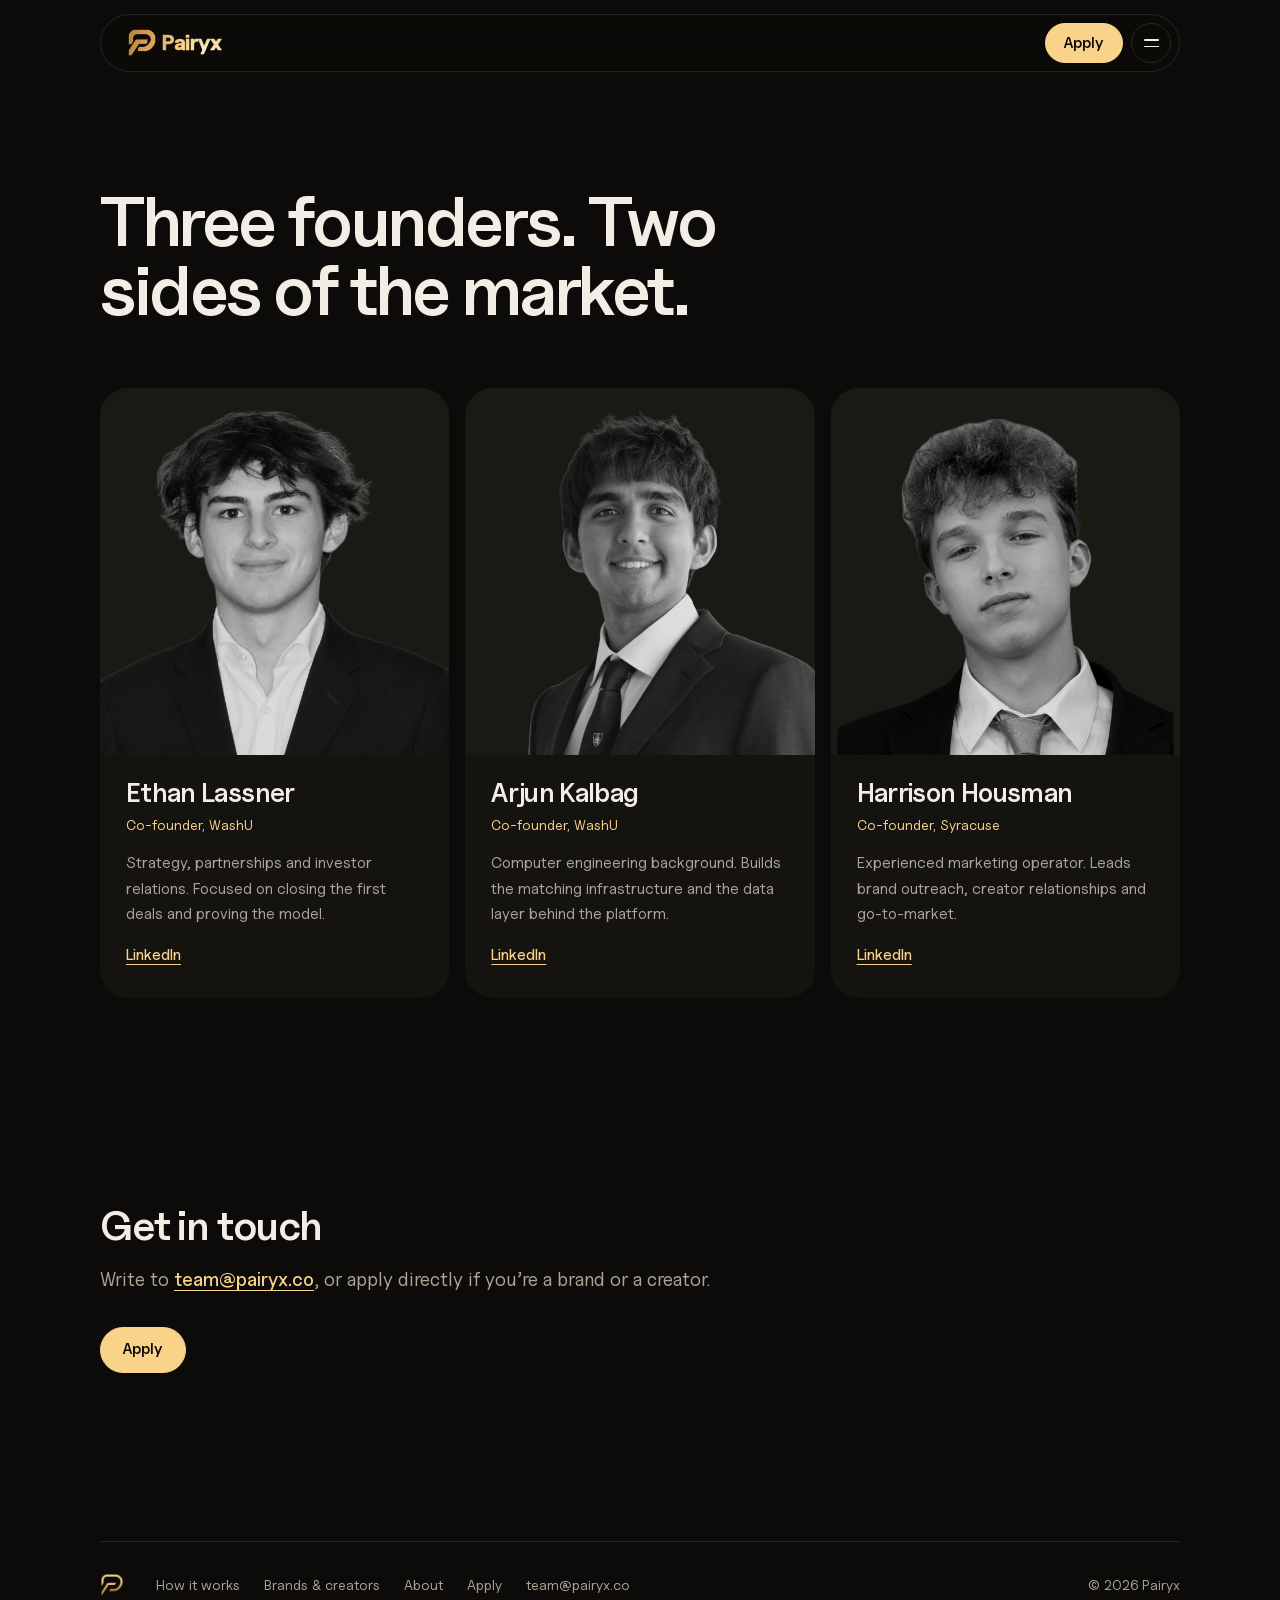
==== commit b3c39945: "Say what Pairyx is becoming, and simplify the pill The copy now leads with the whole brand deal: Pai" ====
--- a/about/index.html
+++ b/about/index.html
@@ -15,22 +15,21 @@
 <meta name="theme-color" content="#0c0b09">
 <link rel="icon" type="image/png" sizes="512x512" href="/uploads/favicon-big.png?v=4">
 <link rel="preload" href="/fonts/UncutSans-Variable.woff2" as="font" type="font/woff2" crossorigin>
-<link rel="stylesheet" href="/styles.css?v=8">
+<link rel="stylesheet" href="/styles.css?v=9">
 </head>
 <body>
 <a class="skip" href="#main">Skip to content</a>
 
 <header class="nav" id="nav">
   <div class="nav-pill">
-    <a class="brand" href="/" aria-label="Pairyx home"><svg class="lockup" viewBox="0 0 92 28" width="92" height="28" aria-hidden="true" focusable="false"><defs><radialGradient id="px-light" gradientUnits="userSpaceOnUse" cx="30" cy="8" r="78"><stop offset="0" stop-color="#fff5d8"/><stop offset=".3" stop-color="#f9d38a"/><stop offset=".72" stop-color="#d9a256"/><stop offset="1" stop-color="#b8823f"/></radialGradient><mask id="px-p" maskUnits="userSpaceOnUse" x="0" y="0" width="28" height="28"><image href="/uploads/PL-tight.png" x="0" y="1" width="26" height="26"/></mask></defs><g fill="url(#px-light)"><rect width="28" height="28" mask="url(#px-p)"/><text x="32.5" y="20.6">Pairyx</text></g></svg></a>
+    <a class="brand" href="/" aria-label="Pairyx home"><svg class="lockup" viewBox="0 0 98 30" width="98" height="30" aria-hidden="true" focusable="false"><defs><radialGradient id="px-light" gradientUnits="userSpaceOnUse" cx="30" cy="8" r="80"><stop class="s0" offset="0" stop-color="#fff5d8"/><stop class="s1" offset=".3" stop-color="#f9d38a"/><stop class="s2" offset=".72" stop-color="#d9a256"/><stop class="s3" offset="1" stop-color="#b8823f"/></radialGradient><filter id="px-bold" x="-10%" y="-10%" width="120%" height="120%"><feMorphology operator="dilate" radius="0.75"/></filter><mask id="px-p" maskUnits="userSpaceOnUse" x="0" y="0" width="32" height="30"><image href="/uploads/PL-tight.png" x="1" y="1" width="28" height="28" filter="url(#px-bold)"/></mask></defs><g fill="url(#px-light)"><rect width="32" height="30" mask="url(#px-p)"/><text x="35" y="22" stroke="url(#px-light)" stroke-width=".55" stroke-linejoin="round" paint-order="stroke">Pairyx</text></g></svg></a>
+    <a class="btn btn-gold" href="/apply/">Apply</a>
+    <button class="nav-toggle" type="button" aria-expanded="false" aria-controls="nav-links" aria-label="Menu"><span></span><span></span></button>
     <nav class="links" id="nav-links" aria-label="Main">
-      <span class="links-hl" aria-hidden="true"></span>
-      <a href="/how-it-works/">How it works<span class="sub">From brief to signed contract</span></a>
-      <a href="/brands-and-creators/">Brands &amp; creators<span class="sub">What each side tells us</span></a>
-      <a href="/about/" aria-current="page">About<span class="sub">The three founders</span></a>
+      <a href="/how-it-works/"><span class="t">How it works</span><span class="sub">From brief to signed contract</span></a>
+      <a href="/brands-and-creators/"><span class="t">Brands &amp; creators</span><span class="sub">What each side tells us</span></a>
+      <a href="/about/" aria-current="page"><span class="t">About</span><span class="sub">The three founders</span></a>
     </nav>
-    <a class="btn btn-gold" href="/apply/"><span class="roll" data-label="Apply"><span>Apply</span></span></a>
-    <button class="nav-toggle" type="button" aria-expanded="false" aria-controls="nav-links" aria-label="Menu"><span></span><span></span></button>
     <p class="menu-foot"><a href="mailto:team@pairyx.co">team@pairyx.co</a></p>
   </div>
 </header>
@@ -81,7 +80,7 @@
       <h2>Get in touch</h2>
       <p class="lead">Write to <a class="textlink" href="mailto:team@pairyx.co">team@pairyx.co</a>, or apply directly if you’re a brand or a creator.</p>
       <div class="actions">
-        <a class="btn btn-gold" href="/apply/"><span class="roll" data-label="Apply"><span>Apply</span></span></a>
+        <a class="btn btn-gold" href="/apply/">Apply</a>
       </div>
     </div>
   </section>
@@ -100,6 +99,6 @@
     <span>© 2026 Pairyx</span>
   </div>
 </footer>
-<script src="/app.js?v=7"></script>
+<script src="/app.js?v=8"></script>
 </body>
 </html>
--- a/styles.css
+++ b/styles.css
@@ -71,23 +71,17 @@
 .btn-gold:hover { background: var(--gold-hi); border-color: var(--gold-hi); }
 .actions { display: flex; flex-wrap: wrap; gap: 12px; }
 
-/* The label rolls up on hover and a copy rolls in under it. The copy is a
-   pseudo-element with empty alt text, so screen readers hear the label once. */
-.roll { display: inline-grid; overflow: hidden; line-height: 1.25; }
-.roll > span, .roll::after { grid-area: 1 / 1; transition: transform .45s var(--ease-quart); }
-.roll::after { content: attr(data-label); content: attr(data-label) / ""; transform: translateY(110%); }
-.btn:hover .roll > span { transform: translateY(-110%); }
-.btn:hover .roll::after { transform: none; }
-
 .textlink { color: var(--gold); font-weight: 500; text-decoration: underline; text-decoration-thickness: 1px; text-underline-offset: 4px; transition: color .2s; }
 .textlink:hover { color: var(--ink); }
 
 /* ---------------------------------------------------------------- nav: a floating pill */
 
+/* The pill holds only the logo, Apply and the menu button; the pages live in
+   the menu, which opens out of the pill itself. */
 .nav { position: fixed; top: 14px; left: 0; right: 0; z-index: 50; padding: 0 var(--gutter); pointer-events: none; }
 .nav-pill {
   pointer-events: auto; max-width: 1080px; margin: 0 auto;
-  display: flex; align-items: center; gap: 6px; min-height: 58px; padding: 8px 8px 8px 18px;
+  display: flex; align-items: center; gap: 8px; min-height: 58px; padding: 8px 8px 8px 26px;
   border-radius: 99px; border: 1px solid rgba(242, 238, 230, 0.1);
   background: rgba(12, 11, 9, 0.5);
   -webkit-backdrop-filter: blur(14px) saturate(140%); backdrop-filter: blur(14px) saturate(140%);
@@ -95,30 +89,44 @@
 }
 .nav.is-scrolled .nav-pill { background: rgba(12, 11, 9, 0.82); }
 
-.brand { display: flex; align-items: center; gap: 10px; text-decoration: none; margin-right: auto; }
-/* The logo is one object: the P and a bold "Pairyx" share a single gold light,
-   as in the brand's own lockup. app.js moves the light (#px-light) so it drifts
-   and leans toward the pointer. */
-.lockup { display: block; width: 92px; height: 28px; overflow: visible; transition: transform .5s var(--ease-quart); }
-.lockup text { font-family: var(--font); font-size: 20px; font-weight: 700; letter-spacing: -0.02em; }
+.brand { display: flex; align-items: center; text-decoration: none; margin-right: auto; }
+/* The logo is one object: a heavier P and a bold "Pairyx" share a single light.
+   It starts gold and turns white as the page scrolls (app.js sets --w from 0
+   to 1), and the light drifts and leans toward the pointer. */
+.lockup { --w: 0; display: block; width: 98px; height: 30px; overflow: visible; transition: transform .5s var(--ease-quart); }
+.lockup text { font-family: var(--font); font-size: 21px; font-weight: 700; letter-spacing: -0.02em; }
 .lockup mask { mask-type: alpha; }
+.lockup .s0 { stop-color: color-mix(in oklab, #fff5d8, #ffffff calc(var(--w) * 100%)); }
+.lockup .s1 { stop-color: color-mix(in oklab, #f9d38a, #f7f4ee calc(var(--w) * 100%)); }
+.lockup .s2 { stop-color: color-mix(in oklab, #d9a256, #e9e4db calc(var(--w) * 100%)); }
+.lockup .s3 { stop-color: color-mix(in oklab, #b8823f, #d8d2c6 calc(var(--w) * 100%)); }
 .brand:hover .lockup { transform: scale(1.04); }
-
-.links { position: relative; display: flex; gap: 2px; margin-right: 10px; }
-.links a { position: relative; z-index: 1; padding: 9px 14px; border-radius: 99px; color: var(--ink-2); font-size: 15px; text-decoration: none; transition: color .2s; }
-.links a:hover, .links a[aria-current="page"] { color: var(--ink); }
-/* the current page wears a small gold dot */
-.links .sub, .menu-foot { display: none; }
-.links a[aria-current="page"]::after { content: ''; position: absolute; left: 50%; bottom: 2px; width: 4px; height: 4px; border-radius: 50%; background: var(--gold); transform: translateX(-50%); }
-/* a soft pill that slides to whichever link you point at */
-.links-hl { position: absolute; z-index: 0; top: 0; left: 0; height: 100%; width: var(--hl-w, 0); border-radius: 99px; background: var(--veil); opacity: 0; transform: translateX(var(--hl-x, 0)); transition: transform .4s var(--ease-quart), width .4s var(--ease-quart), opacity .2s; pointer-events: none; }
-.links-hl.is-on { opacity: 1; }
 .nav .btn { min-height: 40px; padding: 0 18px; }
 
-.nav-toggle { display: none; width: 40px; height: 40px; border-radius: 50%; border: 1px solid var(--line); background: transparent; color: var(--ink); cursor: pointer; flex-direction: column; align-items: center; justify-content: center; gap: 5px; padding: 0; }
+.nav-toggle { display: inline-flex; width: 40px; height: 40px; border-radius: 50%; border: 1px solid var(--line); background: transparent; color: var(--ink); cursor: pointer; flex-direction: column; align-items: center; justify-content: center; gap: 5px; padding: 0; transition: border-color .2s, background-color .2s; }
+.nav-toggle:hover { border-color: rgba(242, 238, 230, 0.32); background: var(--veil); }
 .nav-toggle span { display: block; width: 15px; height: 1.5px; border-radius: 1px; background: currentColor; transition: transform .35s var(--ease-quart); }
 .nav.is-open .nav-toggle span:first-child { transform: translateY(3.25px) rotate(45deg); }
 .nav.is-open .nav-toggle span:last-child { transform: translateY(-3.25px) rotate(-45deg); }
+
+/* the menu */
+.links, .menu-foot { display: none; }
+.nav.is-open .nav-pill { display: grid; grid-template-columns: minmax(0, 1fr) auto auto; align-items: center; gap: 8px; border-radius: 30px; background: var(--black-2); padding-bottom: 26px; }
+.nav.is-open .links { display: grid; grid-column: 1 / -1; grid-template-columns: repeat(3, minmax(0, 1fr)); gap: 8px 32px; margin: 32px 0 0; padding-right: 18px; }
+.links a { display: block; padding: 6px 0; color: var(--ink); text-decoration: none; transition: opacity .35s var(--ease-quart); }
+.links .t { display: inline-block; font-size: clamp(30px, 3vw, 40px); font-weight: 600; letter-spacing: -0.035em; line-height: 1.05; transition: transform .5s var(--ease-quart), color .3s; }
+.links .sub { display: block; margin-top: 8px; font-size: 15px; line-height: 1.4; color: var(--ink-2); transition: color .3s; }
+.links a[aria-current="page"] .t { color: var(--gold); }
+.nav.is-open .menu-foot { display: block; grid-column: 1 / -1; margin: 22px 0 0; font-size: 15px; color: var(--ink-2); }
+.menu-foot a { display: inline-flex; align-items: center; min-height: 44px; text-decoration: none; transition: color .2s; }
+.menu-foot a:hover { color: var(--ink); }
+/* pointing at a page slides its name along in gold and quiets the others */
+@media (hover: hover) {
+  .links:hover a:not(:hover) { opacity: .38; }
+  .links a:hover .t { transform: translateX(12px); color: var(--gold); }
+  .links a:hover .sub { color: var(--ink); }
+}
+.links a:focus-visible .t { transform: translateX(12px); color: var(--gold); }
 
 /* ---------------------------------------------------------------- page scaffolding */
 
@@ -150,12 +158,21 @@
 /* keeps the headline readable where it crosses the P */
 .hero::after { content: ''; position: absolute; inset: 0; pointer-events: none; background: linear-gradient(90deg, rgba(12, 11, 9, 0.94) 0%, rgba(12, 11, 9, 0.6) 42%, rgba(12, 11, 9, 0) 70%); }
 .hero .wrap { position: relative; z-index: 1; width: 100%; }
-.hero-copy { max-width: 600px; padding: 72px 0; }
-.hero-copy h1 { font-size: clamp(42px, 4.6vw, 68px); }
+.hero-copy { max-width: 540px; padding: 72px 0; }
+.hero-copy h1 { font-size: clamp(42px, 4.4vw, 64px); }
 .hero-copy .lead { margin-top: 28px; max-width: 30em; }
 .hero-copy .actions { margin-top: 40px; }
 
 .intro { display: grid; grid-template-columns: minmax(0, 5fr) minmax(0, 6fr); gap: 24px 64px; align-items: start; }
+.platform { margin-top: clamp(48px, 6vw, 80px); display: grid; grid-template-columns: repeat(3, minmax(0, 1fr)); gap: 16px; }
+.platform > div { padding: clamp(24px, 2.6vw, 32px); border-radius: 28px; background: var(--black-2); }
+.platform p:last-child { margin-top: 14px; color: var(--ink-2); }
+.platform-actions { margin-top: 32px; }
+/* where each piece stands, said plainly */
+.status { display: inline-block; margin-top: 10px; padding: 3px 10px; border-radius: 99px; border: 1px solid var(--line); font-size: 13px; font-weight: 500; letter-spacing: 0; color: var(--ink-2); vertical-align: middle; }
+.status.is-live { border-color: rgba(249, 211, 138, 0.45); color: var(--gold); }
+dt .status { margin: 0 0 0 8px; }
+.terms-1 { margin-top: 28px; grid-template-columns: minmax(0, 1fr) !important; gap: 22px; }
 .sides-brief { margin-top: clamp(56px, 7vw, 88px); display: grid; grid-template-columns: repeat(2, minmax(0, 1fr)); gap: 40px 64px; }
 .sides-brief p { margin-top: 10px; color: var(--ink-2); max-width: 30em; }
 .sides-brief .textlink { display: inline-block; margin-top: 16px; }
@@ -248,23 +265,16 @@
   :root { --nav-space: 84px; }
   .nav { top: 10px; }
   /* the pill keeps the logo, Apply and a menu button; the links fold out below */
-  .nav-pill { border-radius: 30px; padding-left: 14px; }
-  .nav-toggle { display: inline-flex; }
-  .links, .links-hl { display: none; }
+  .nav-pill { border-radius: 30px; padding-left: 18px; }
+  .platform { grid-template-columns: minmax(0, 1fr); }
   /* open: the pill becomes a panel the height of the screen */
   .nav.is-open { bottom: 10px; }
   html.menu-open { overflow: hidden; }
-  .nav.is-open .nav-pill {
-    height: 100%; display: grid; grid-template-columns: minmax(0, 1fr) auto auto; grid-template-rows: auto minmax(0, 1fr) auto;
-    align-items: center; gap: 6px; padding: 8px 8px 22px 14px; border-radius: 30px; background: var(--black-2);
-  }
-  .nav.is-open .links { display: flex; grid-column: 1 / -1; grid-row: 2; flex-direction: column; justify-content: center; gap: 4px; margin: 0; padding: 0 6px; }
-  .nav.is-open .links a { display: block; padding: 12px 0; font-size: 36px; font-weight: 600; letter-spacing: -0.035em; line-height: 1.05; color: var(--ink); }
-  .nav.is-open .links a[aria-current="page"] { color: var(--gold); }
-  .nav.is-open .links a[aria-current="page"]::after { display: none; }
-  .nav.is-open .links .sub { display: block; margin-top: 6px; font-size: 15px; font-weight: 400; letter-spacing: 0; line-height: 1.4; color: var(--ink-2); }
-  .nav.is-open .menu-foot { display: block; grid-column: 1 / -1; grid-row: 3; margin: 0; padding: 0 6px; font-size: 15px; color: var(--ink-2); }
-  .menu-foot a { display: inline-flex; align-items: center; min-height: 44px; text-decoration: none; }
+  .nav.is-open .nav-pill { height: 100%; grid-template-rows: auto minmax(0, 1fr) auto; padding: 8px 8px 22px 18px; }
+  .nav.is-open .links { grid-row: 2; display: flex; flex-direction: column; justify-content: center; gap: 4px; margin: 0; padding: 0; }
+  .nav.is-open .links a { padding: 12px 0; }
+  .links .t { font-size: 36px; }
+  .nav.is-open .menu-foot { grid-row: 3; margin: 0; }
 
   .section { padding: 48px 0; }
   .closing { padding: 48px 0 72px; }
@@ -300,7 +310,6 @@
   .nav .btn { min-height: 44px; }
   .nav-toggle { width: 44px; height: 44px; }
   .brand { min-height: 44px; padding-right: 6px; }
-  .links a { min-height: 44px; display: flex; align-items: center; }
   .textlink { display: inline-flex; align-items: center; min-height: 44px; }
   p .textlink { display: inline; min-height: 0; }
   .foot-in > a:first-child { display: flex; align-items: center; justify-content: center; width: 44px; height: 44px; margin-left: -10px; }
@@ -308,20 +317,19 @@
   .textlink:active, .foot a:active { opacity: .6; }
 }
 /* Hover-only flourishes stay on devices that can hover, so a tap never leaves
-   a button stuck mid-roll or the logo stuck tilted. */
+   a button stuck in its hover colour or the logo stuck enlarged. */
 @media (hover: none) {
   .btn:hover { border-color: var(--line); background: transparent; }
   .btn-gold:hover { background: var(--gold); border-color: var(--gold); }
-  .btn:hover .roll > span { transform: none; }
-  .btn:hover .roll::after { transform: translateY(110%); }
   .brand:hover .lockup { transform: none; }
   .brand:active .lockup { transform: scale(0.97); }
 }
 
-@media (max-width: 760px) and (prefers-reduced-motion: no-preference) {
+@media (prefers-reduced-motion: no-preference) {
   /* the pill opens downward into the panel, then the links rise in one by one */
   .nav.is-open .nav-pill { animation: sheet .5s var(--ease-quart); }
-  .nav.is-open .links a, .nav.is-open .menu-foot { animation: menu-in .55s var(--ease-quart) both; }
+  /* backwards, not both: once in, the links must be free to dim on hover */
+  .nav.is-open .links a, .nav.is-open .menu-foot { animation: menu-in .55s var(--ease-quart) backwards; }
   .nav.is-open .links a:nth-of-type(1) { animation-delay: .1s; }
   .nav.is-open .links a:nth-of-type(2) { animation-delay: .16s; }
   .nav.is-open .links a:nth-of-type(3) { animation-delay: .22s; }
@@ -330,5 +338,5 @@
   @keyframes menu-in { from { opacity: 0; transform: translateY(16px); } to { opacity: 1; transform: none; } }
 }
 @media (prefers-reduced-motion: reduce) {
-  .founder-photo img, .roll > span, .roll::after, .lockup, .links-hl { transition: none; }
-}
+  .founder-photo img, .lockup, .links .t, .links a { transition: none; }
+}
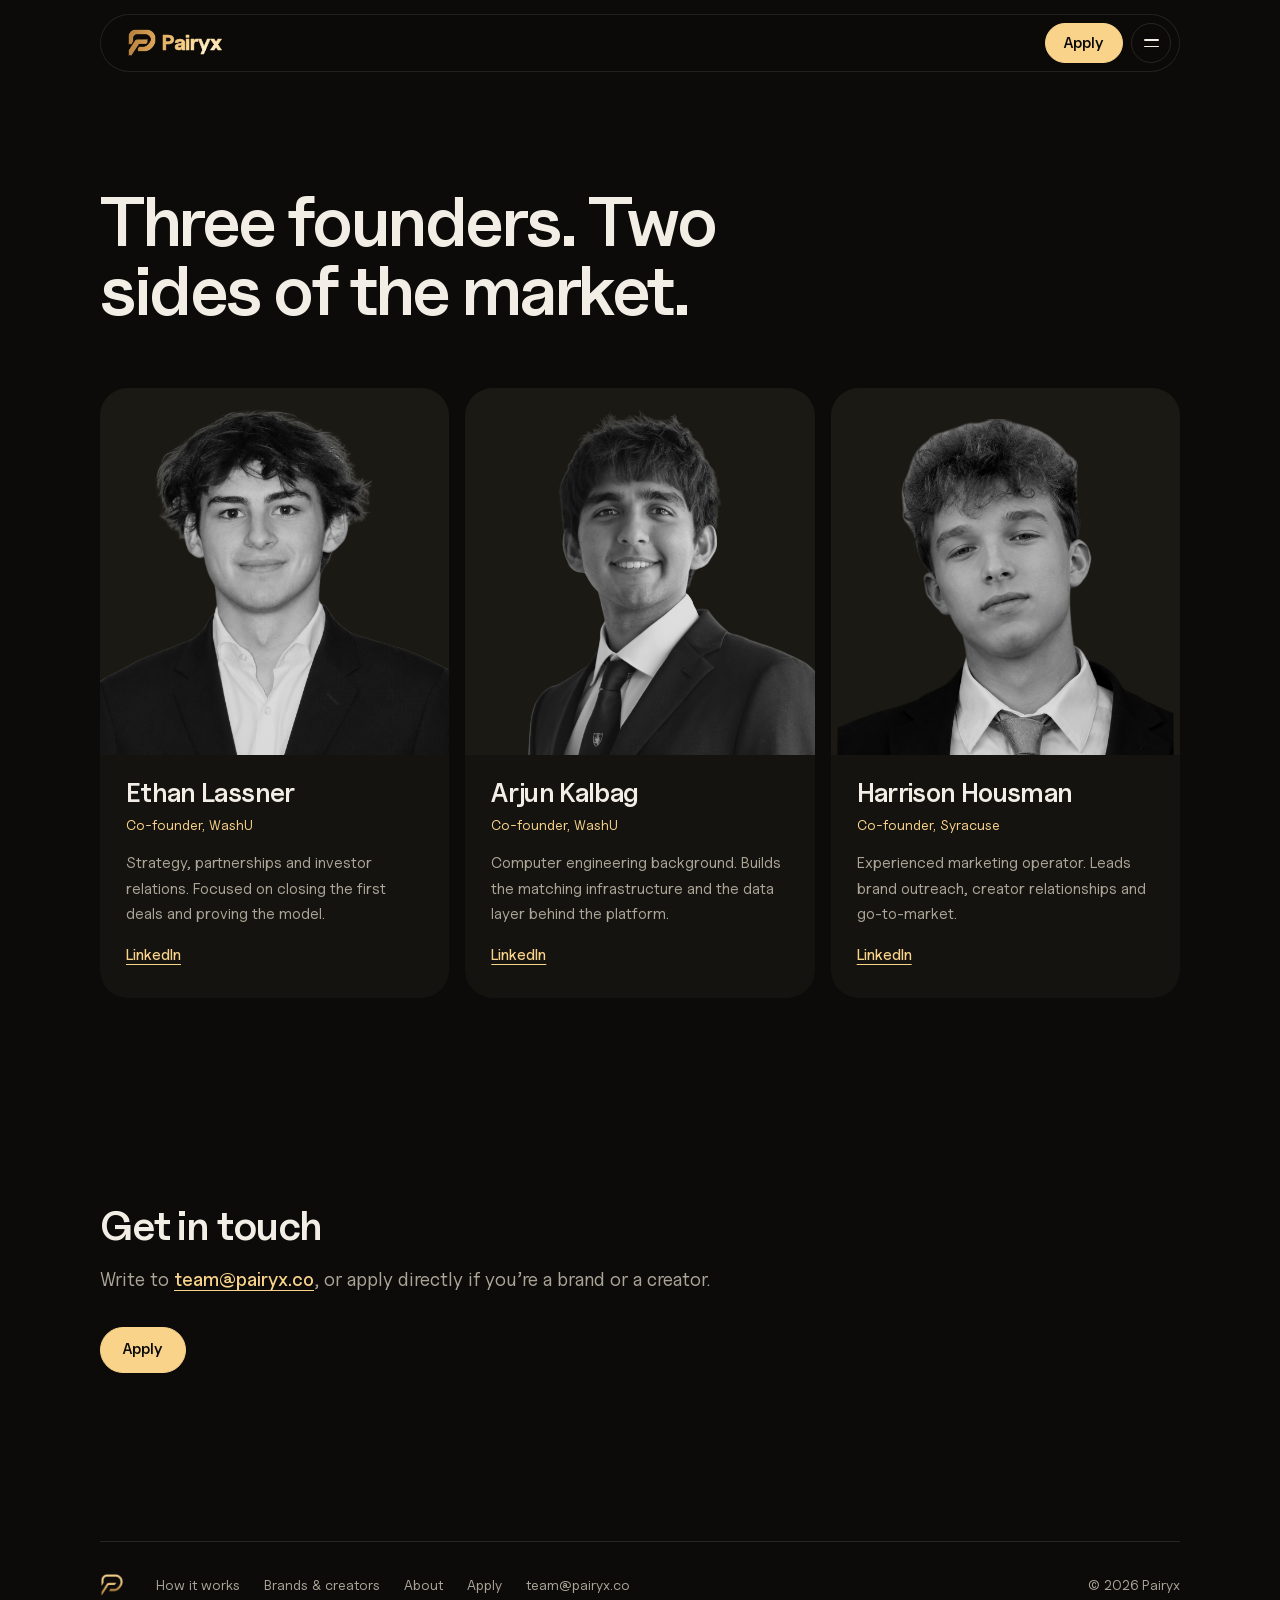
==== commit 7f38aa7f: "Black link preview, title-case titles, a heavier favicon The share image keeps its gold map and logo" ====
--- a/about/index.html
+++ b/about/index.html
@@ -10,10 +10,11 @@
 <meta property="og:url" content="https://pairyx.co/about/">
 <meta property="og:title" content="About | Pairyx">
 <meta property="og:description" content="The three founders behind Pairyx, and how to reach us.">
-<meta property="og:image" content="https://pairyx.co/uploads/pairyx-og.png?v=2">
+<meta property="og:image" content="https://pairyx.co/uploads/pairyx-og-black.png">
 <meta name="twitter:card" content="summary_large_image">
 <meta name="theme-color" content="#0c0b09">
-<link rel="icon" type="image/png" sizes="512x512" href="/uploads/favicon-big.png?v=4">
+<link rel="icon" type="image/png" sizes="512x512" href="/uploads/favicon-bold.png">
+<link rel="apple-touch-icon" href="/uploads/favicon-bold.png">
 <link rel="preload" href="/fonts/UncutSans-Variable.woff2" as="font" type="font/woff2" crossorigin>
 <link rel="stylesheet" href="/styles.css?v=9">
 </head>
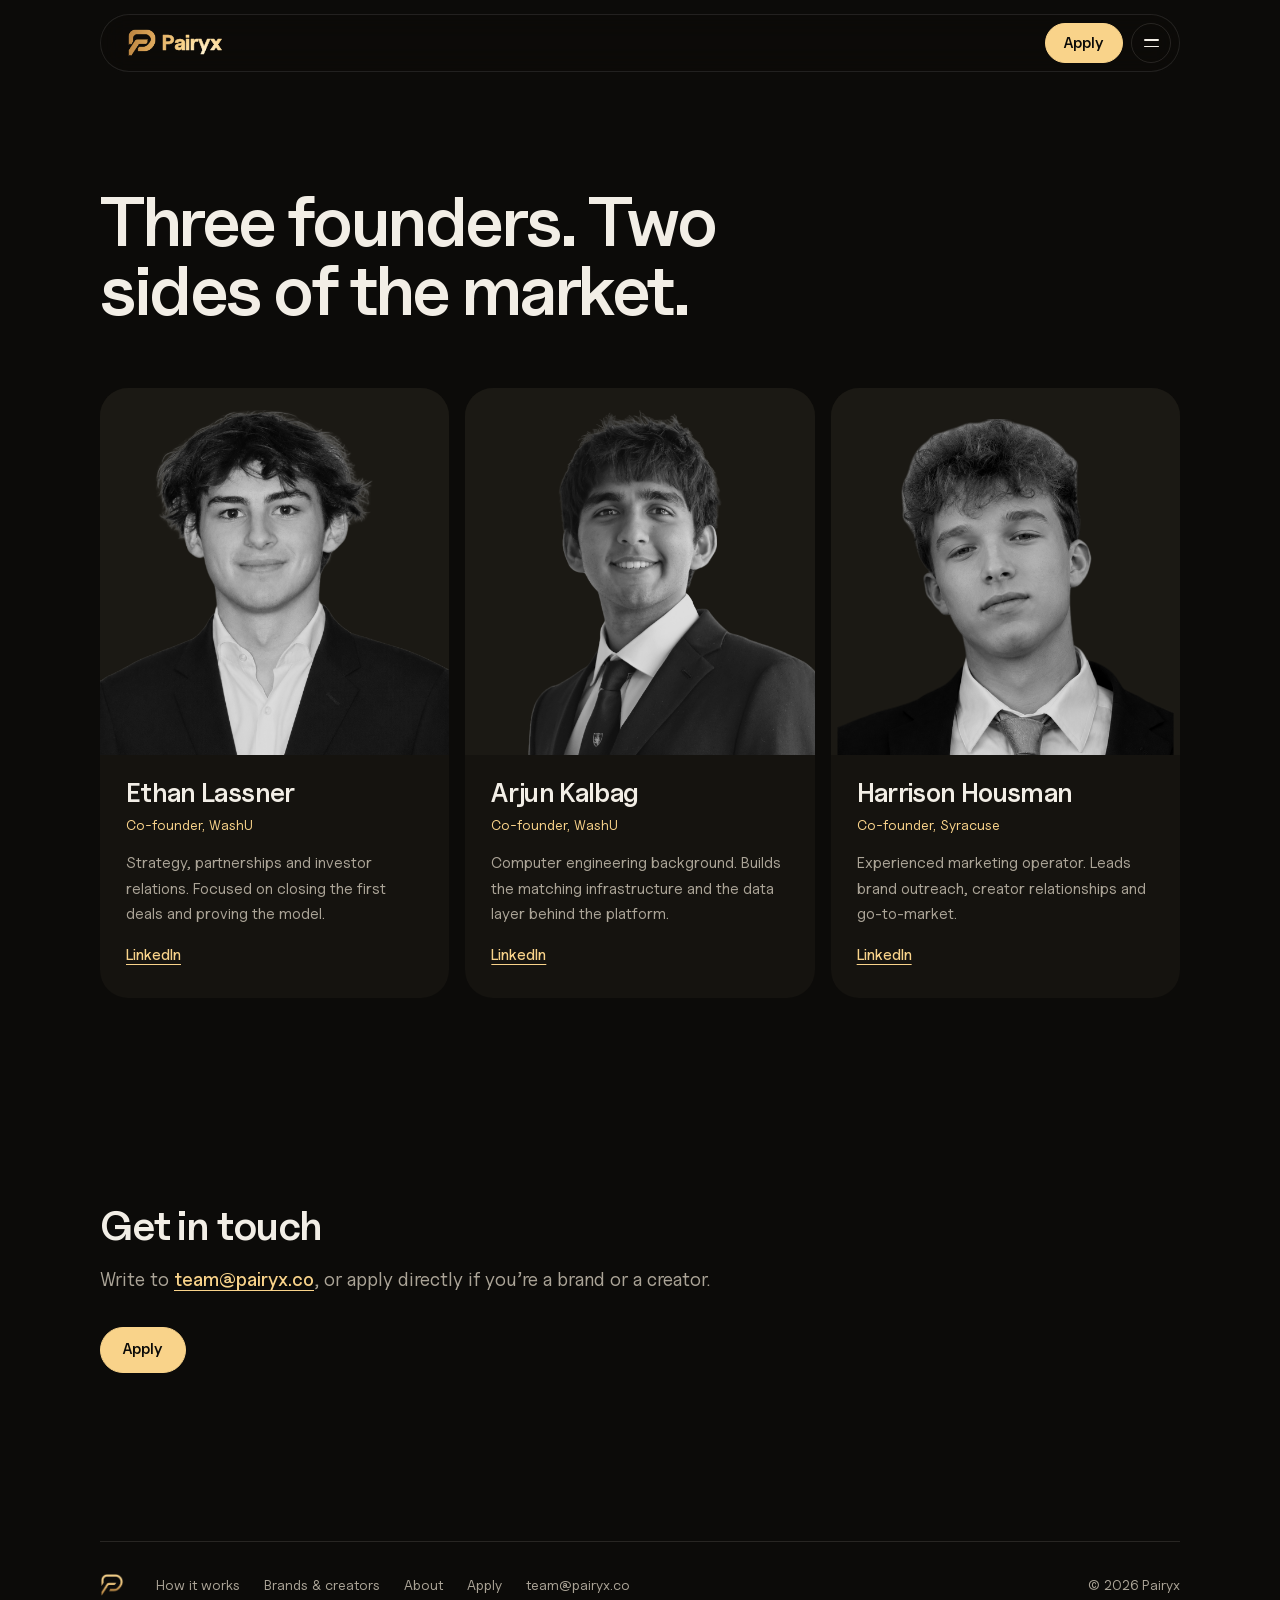
==== commit aeac3ccc: "Space the platform list from its intro on How it works The single-column list under "The platform we" ====
--- a/about/index.html
+++ b/about/index.html
@@ -16,7 +16,7 @@
 <link rel="icon" type="image/png" sizes="512x512" href="/uploads/favicon-bold.png">
 <link rel="apple-touch-icon" href="/uploads/favicon-bold.png">
 <link rel="preload" href="/fonts/UncutSans-Variable.woff2" as="font" type="font/woff2" crossorigin>
-<link rel="stylesheet" href="/styles.css?v=9">
+<link rel="stylesheet" href="/styles.css?v=10">
 </head>
 <body>
 <a class="skip" href="#main">Skip to content</a>
--- a/styles.css
+++ b/styles.css
@@ -172,7 +172,8 @@
 .status { display: inline-block; margin-top: 10px; padding: 3px 10px; border-radius: 99px; border: 1px solid var(--line); font-size: 13px; font-weight: 500; letter-spacing: 0; color: var(--ink-2); vertical-align: middle; }
 .status.is-live { border-color: rgba(249, 211, 138, 0.45); color: var(--gold); }
 dt .status { margin: 0 0 0 8px; }
-.terms-1 { margin-top: 28px; grid-template-columns: minmax(0, 1fr) !important; gap: 22px; }
+/* the single-column list under a paragraph; the double class beats .terms { margin: 0 } */
+.terms.terms-1 { margin-top: 32px; grid-template-columns: minmax(0, 1fr); gap: 24px; }
 .sides-brief { margin-top: clamp(56px, 7vw, 88px); display: grid; grid-template-columns: repeat(2, minmax(0, 1fr)); gap: 40px 64px; }
 .sides-brief p { margin-top: 10px; color: var(--ink-2); max-width: 30em; }
 .sides-brief .textlink { display: inline-block; margin-top: 16px; }
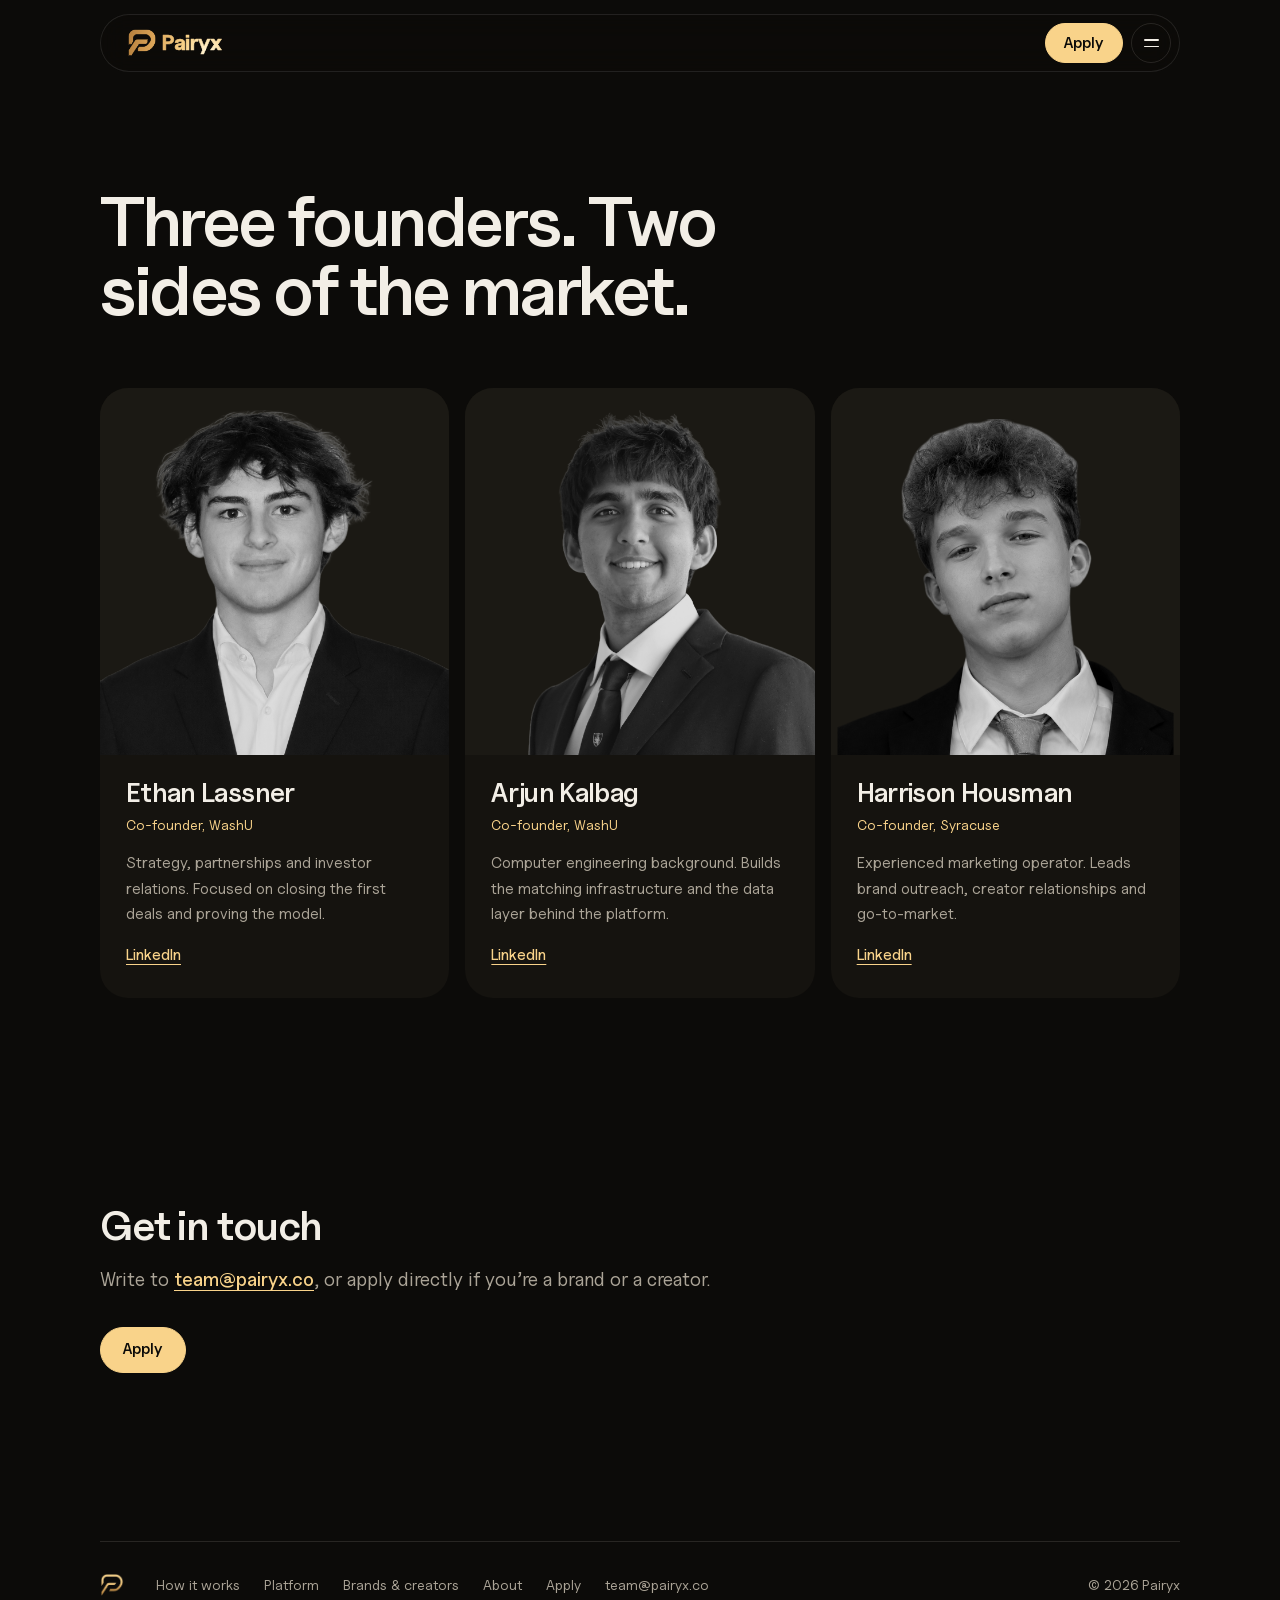
==== commit 258529e7: "Add a Platform page with looping clips of the portal Four short, silent walkthroughs of the portal (" ====
--- a/about/index.html
+++ b/about/index.html
@@ -16,7 +16,7 @@
 <link rel="icon" type="image/png" sizes="512x512" href="/uploads/favicon-bold.png">
 <link rel="apple-touch-icon" href="/uploads/favicon-bold.png">
 <link rel="preload" href="/fonts/UncutSans-Variable.woff2" as="font" type="font/woff2" crossorigin>
-<link rel="stylesheet" href="/styles.css?v=10">
+<link rel="stylesheet" href="/styles.css?v=13">
 </head>
 <body>
 <a class="skip" href="#main">Skip to content</a>
@@ -28,6 +28,7 @@
     <button class="nav-toggle" type="button" aria-expanded="false" aria-controls="nav-links" aria-label="Menu"><span></span><span></span></button>
     <nav class="links" id="nav-links" aria-label="Main">
       <a href="/how-it-works/"><span class="t">How it works</span><span class="sub">From brief to signed contract</span></a>
+      <a href="/platform/"><span class="t">Platform</span><span class="sub">The portal, in four short clips</span></a>
       <a href="/brands-and-creators/"><span class="t">Brands &amp; creators</span><span class="sub">What each side tells us</span></a>
       <a href="/about/" aria-current="page"><span class="t">About</span><span class="sub">The three founders</span></a>
     </nav>
@@ -92,6 +93,7 @@
     <a href="/" aria-label="Pairyx home"><img src="/uploads/PL-tight.png" alt="" width="24" height="24"></a>
     <nav aria-label="Footer">
       <a href="/how-it-works/">How it works</a>
+      <a href="/platform/">Platform</a>
       <a href="/brands-and-creators/">Brands &amp; creators</a>
       <a href="/about/">About</a>
       <a href="/apply/">Apply</a>
@@ -100,6 +102,6 @@
     <span>© 2026 Pairyx</span>
   </div>
 </footer>
-<script src="/app.js?v=8"></script>
+<script src="/app.js?v=10"></script>
 </body>
 </html>
--- a/styles.css
+++ b/styles.css
@@ -112,7 +112,7 @@
 /* the menu */
 .links, .menu-foot { display: none; }
 .nav.is-open .nav-pill { display: grid; grid-template-columns: minmax(0, 1fr) auto auto; align-items: center; gap: 8px; border-radius: 30px; background: var(--black-2); padding-bottom: 26px; }
-.nav.is-open .links { display: grid; grid-column: 1 / -1; grid-template-columns: repeat(3, minmax(0, 1fr)); gap: 8px 32px; margin: 32px 0 0; padding-right: 18px; }
+.nav.is-open .links { display: grid; grid-column: 1 / -1; grid-template-columns: repeat(2, minmax(0, 1fr)); gap: 22px 32px; margin: 32px 0 0; padding-right: 18px; }
 .links a { display: block; padding: 6px 0; color: var(--ink); text-decoration: none; transition: opacity .35s var(--ease-quart); }
 .links .t { display: inline-block; font-size: clamp(30px, 3vw, 40px); font-weight: 600; letter-spacing: -0.035em; line-height: 1.05; transition: transform .5s var(--ease-quart), color .3s; }
 .links .sub { display: block; margin-top: 8px; font-size: 15px; line-height: 1.4; color: var(--ink-2); transition: color .3s; }
@@ -127,6 +127,36 @@
   .links a:hover .sub { color: var(--ink); }
 }
 .links a:focus-visible .t { transform: translateX(12px); color: var(--gold); }
+
+/* ---------------------------------------------------------------- platform clips */
+
+/* Each clip: a short silent loop of the portal under a line of words, in a
+   column narrower than the page but wide enough that its screens stay legible.
+   The loop plays only while it's on screen (app.js), and can always be paused. */
+.clip-sec { padding: clamp(40px, 6vw, 80px) 0; }
+.clip-text, .clip { max-width: 800px; }
+.clip-text { display: grid; grid-template-columns: minmax(0, 5fr) minmax(0, 6fr); gap: 14px 48px; align-items: end; margin-bottom: 28px; }
+.clip-text h2 { grid-column: 1; font-size: clamp(26px, 2.4vw, 34px); }
+.clip-text .status { grid-column: 1; justify-self: start; margin: 0; }
+.clip-text p { grid-column: 2; grid-row: 1 / span 2; max-width: 34em; color: var(--ink-2); }
+.clip { position: relative; margin: 0; aspect-ratio: 16 / 10; border-radius: 22px; overflow: hidden; background: var(--black); border: 1px solid rgba(242, 238, 230, 0.1); }
+.clip video { display: block; width: 100%; height: 100%; object-fit: cover; }
+.clip-toggle {
+  position: absolute; right: 14px; bottom: 16px; width: 44px; height: 44px; padding: 0; border-radius: 50%;
+  border: 1px solid rgba(242, 238, 230, 0.18); background: rgba(12, 11, 9, 0.62); color: var(--ink);
+  -webkit-backdrop-filter: blur(10px); backdrop-filter: blur(10px);
+  display: grid; place-items: center; cursor: pointer; opacity: 0; transition: opacity .3s, background-color .2s;
+}
+.clip:hover .clip-toggle, .clip-toggle:focus-visible, .clip:not(.is-playing) .clip-toggle { opacity: 1; }
+.clip-toggle:hover { background: rgba(12, 11, 9, 0.85); }
+.clip-toggle svg { grid-area: 1 / 1; width: 16px; height: 16px; fill: currentColor; }
+.clip-toggle .i-pause, .clip.is-playing .clip-toggle .i-play { display: none; }
+.clip.is-playing .clip-toggle .i-pause { display: block; }
+/* how far through the loop it is, as a hairline of gold */
+.clip-bar { position: absolute; left: 0; right: 0; bottom: 0; height: 2px; background: rgba(242, 238, 230, 0.08); }
+.clip-bar i { display: block; height: 100%; background: var(--gold); transform-origin: left; transform: scaleX(0); }
+.clip-note { padding-top: 0; }
+.more { margin-top: 28px; }
 
 /* ---------------------------------------------------------------- page scaffolding */
 
@@ -238,7 +268,8 @@
 /* ---------------------------------------------------------------- responsive */
 
 @media (max-width: 1099px) {
-  .intro, .split { grid-template-columns: minmax(0, 1fr); }
+  .intro, .split, .clip-text { grid-template-columns: minmax(0, 1fr); }
+  .clip-text p { grid-column: 1; grid-row: auto; max-width: 36em; }
   .terms { grid-template-columns: repeat(2, minmax(0, 1fr)); }
   /* founders become wide cards, photo beside the words */
   .founders { grid-template-columns: minmax(0, 1fr); max-width: 760px; }
@@ -288,6 +319,9 @@
   .steps li { grid-template-columns: 48px minmax(0, 1fr); gap: 0 16px; }
   .steps li::before { font-size: 36px; }
   .actions .btn { flex: 1 1 auto; }
+  .clip-sec { padding: 36px 0; }
+  .clip { border-radius: 16px; aspect-ratio: 1 / 1; }   /* the phone cut is square (app.js) */
+  @media (hover: none) { .clip-toggle { opacity: 1; } }
 }
 @media (max-width: 599px) {
   /* founders stack again: the photo leads, a little shorter than square */
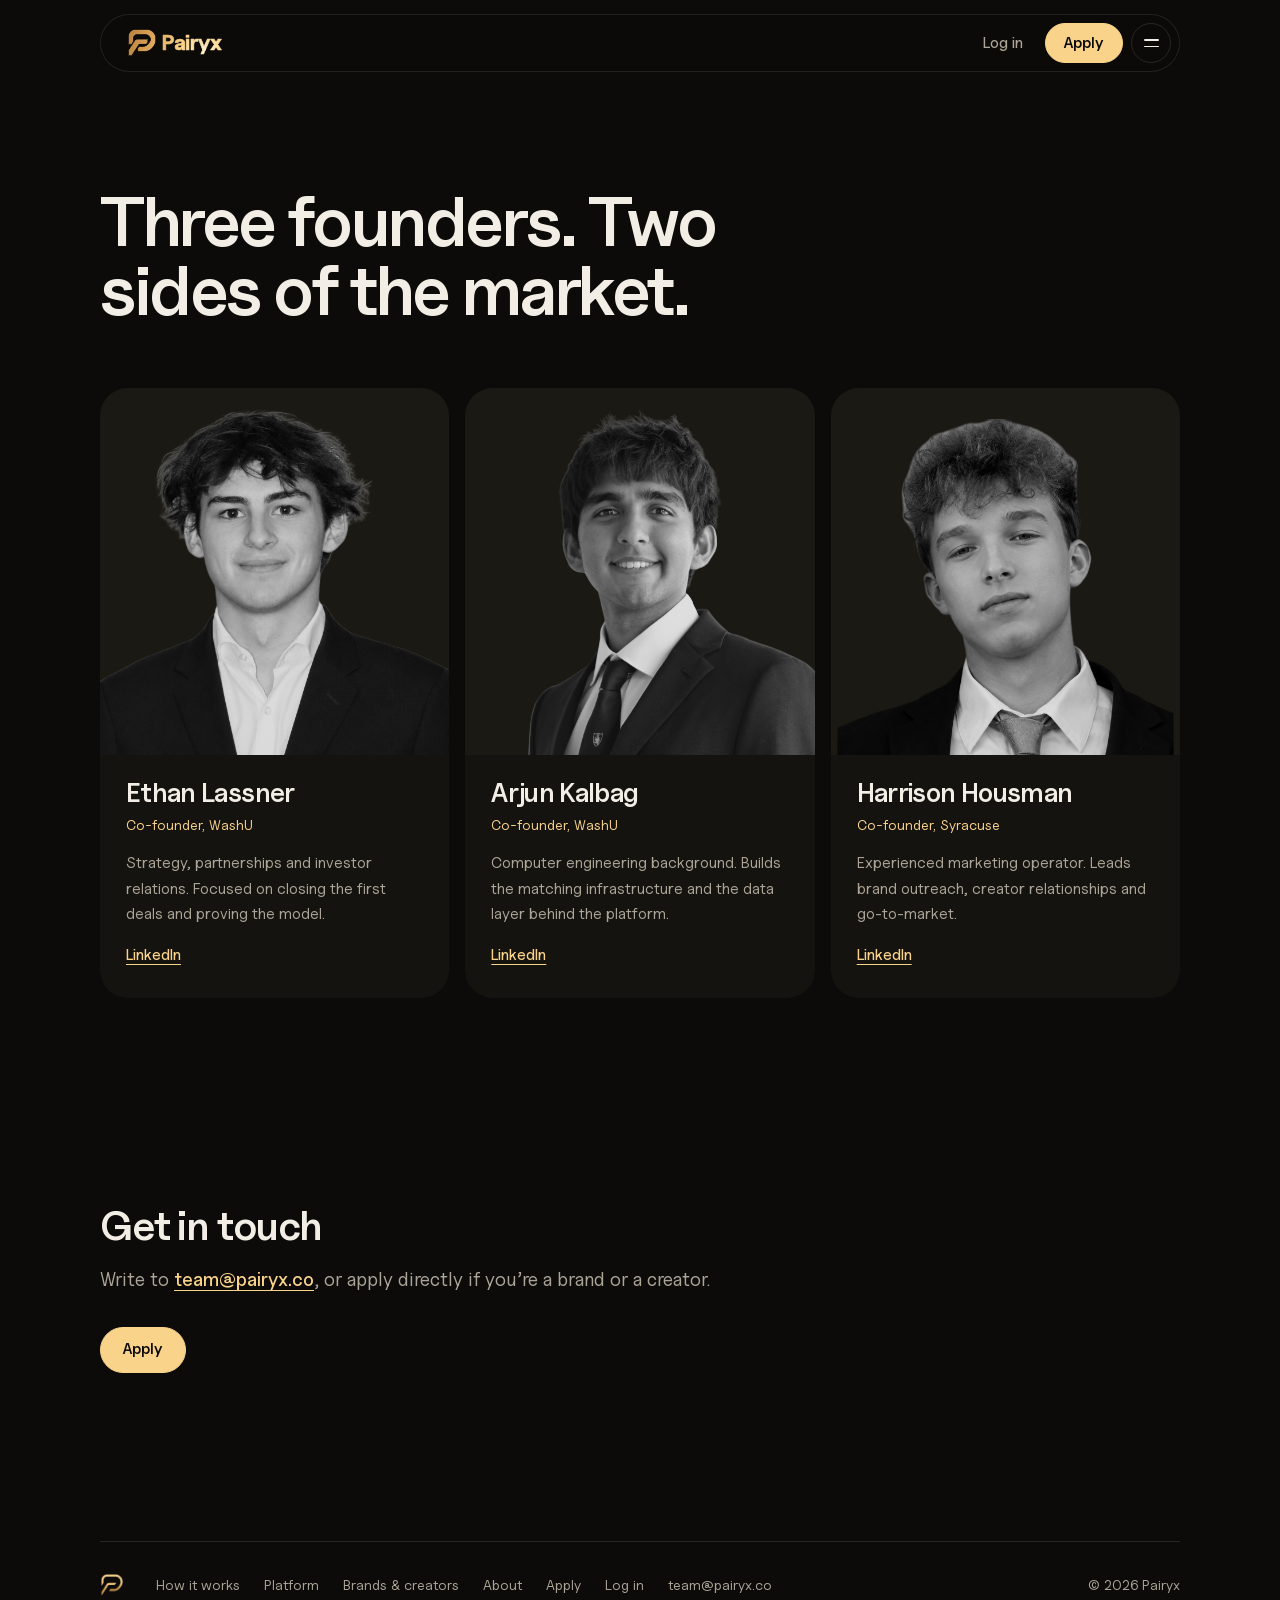
==== commit 3b25f421: "Add a Log in link to the portal at app.pairyx.co A quiet link beside Apply in the nav pill, in the m" ====
--- a/about/index.html
+++ b/about/index.html
@@ -16,7 +16,7 @@
 <link rel="icon" type="image/png" sizes="512x512" href="/uploads/favicon-bold.png">
 <link rel="apple-touch-icon" href="/uploads/favicon-bold.png">
 <link rel="preload" href="/fonts/UncutSans-Variable.woff2" as="font" type="font/woff2" crossorigin>
-<link rel="stylesheet" href="/styles.css?v=13">
+<link rel="stylesheet" href="/styles.css?v=14">
 </head>
 <body>
 <a class="skip" href="#main">Skip to content</a>
@@ -24,6 +24,7 @@
 <header class="nav" id="nav">
   <div class="nav-pill">
     <a class="brand" href="/" aria-label="Pairyx home"><svg class="lockup" viewBox="0 0 98 30" width="98" height="30" aria-hidden="true" focusable="false"><defs><radialGradient id="px-light" gradientUnits="userSpaceOnUse" cx="30" cy="8" r="80"><stop class="s0" offset="0" stop-color="#fff5d8"/><stop class="s1" offset=".3" stop-color="#f9d38a"/><stop class="s2" offset=".72" stop-color="#d9a256"/><stop class="s3" offset="1" stop-color="#b8823f"/></radialGradient><filter id="px-bold" x="-10%" y="-10%" width="120%" height="120%"><feMorphology operator="dilate" radius="0.75"/></filter><mask id="px-p" maskUnits="userSpaceOnUse" x="0" y="0" width="32" height="30"><image href="/uploads/PL-tight.png" x="1" y="1" width="28" height="28" filter="url(#px-bold)"/></mask></defs><g fill="url(#px-light)"><rect width="32" height="30" mask="url(#px-p)"/><text x="35" y="22" stroke="url(#px-light)" stroke-width=".55" stroke-linejoin="round" paint-order="stroke">Pairyx</text></g></svg></a>
+    <a class="nav-login" href="https://app.pairyx.co/login">Log in</a>
     <a class="btn btn-gold" href="/apply/">Apply</a>
     <button class="nav-toggle" type="button" aria-expanded="false" aria-controls="nav-links" aria-label="Menu"><span></span><span></span></button>
     <nav class="links" id="nav-links" aria-label="Main">
@@ -32,7 +33,7 @@
       <a href="/brands-and-creators/"><span class="t">Brands &amp; creators</span><span class="sub">What each side tells us</span></a>
       <a href="/about/" aria-current="page"><span class="t">About</span><span class="sub">The three founders</span></a>
     </nav>
-    <p class="menu-foot"><a href="mailto:team@pairyx.co">team@pairyx.co</a></p>
+    <p class="menu-foot"><a href="https://app.pairyx.co/login">Log in</a><a href="mailto:team@pairyx.co">team@pairyx.co</a></p>
   </div>
 </header>
 
@@ -97,6 +98,7 @@
       <a href="/brands-and-creators/">Brands &amp; creators</a>
       <a href="/about/">About</a>
       <a href="/apply/">Apply</a>
+      <a href="https://app.pairyx.co/login">Log in</a>
       <a href="mailto:team@pairyx.co">team@pairyx.co</a>
     </nav>
     <span>© 2026 Pairyx</span>
--- a/styles.css
+++ b/styles.css
@@ -102,6 +102,13 @@
 .lockup .s3 { stop-color: color-mix(in oklab, #b8823f, #d8d2c6 calc(var(--w) * 100%)); }
 .brand:hover .lockup { transform: scale(1.04); }
 .nav .btn { min-height: 40px; padding: 0 18px; }
+/* Log in: clients on their way to the portal. Quieter than Apply, which stays
+   the one gold action. With the menu open, and on phones too narrow for it
+   beside the logo, it sits in the menu's foot instead. */
+.nav-login { display: inline-flex; align-items: center; min-height: 40px; padding: 0 14px; border-radius: 100px; color: var(--ink-2); font: 500 15px/1 var(--font); text-decoration: none; transition: color .2s, background-color .2s; }
+.nav-login:hover { color: var(--ink); background: var(--veil); }
+.nav.is-open .nav-login { display: none; }
+@media (max-width: 379px) { .nav-login { display: none; } }
 
 .nav-toggle { display: inline-flex; width: 40px; height: 40px; border-radius: 50%; border: 1px solid var(--line); background: transparent; color: var(--ink); cursor: pointer; flex-direction: column; align-items: center; justify-content: center; gap: 5px; padding: 0; transition: border-color .2s, background-color .2s; }
 .nav-toggle:hover { border-color: rgba(242, 238, 230, 0.32); background: var(--veil); }
@@ -117,7 +124,7 @@
 .links .t { display: inline-block; font-size: clamp(30px, 3vw, 40px); font-weight: 600; letter-spacing: -0.035em; line-height: 1.05; transition: transform .5s var(--ease-quart), color .3s; }
 .links .sub { display: block; margin-top: 8px; font-size: 15px; line-height: 1.4; color: var(--ink-2); transition: color .3s; }
 .links a[aria-current="page"] .t { color: var(--gold); }
-.nav.is-open .menu-foot { display: block; grid-column: 1 / -1; margin: 22px 0 0; font-size: 15px; color: var(--ink-2); }
+.nav.is-open .menu-foot { display: flex; flex-wrap: wrap; gap: 0 28px; grid-column: 1 / -1; margin: 22px 0 0; font-size: 15px; color: var(--ink-2); }
 .menu-foot a { display: inline-flex; align-items: center; min-height: 44px; text-decoration: none; transition: color .2s; }
 .menu-foot a:hover { color: var(--ink); }
 /* pointing at a page slides its name along in gold and quiets the others */
@@ -344,6 +351,7 @@
   .nav .btn, .btn { min-height: 46px; }
   .nav .btn { min-height: 44px; }
   .nav-toggle { width: 44px; height: 44px; }
+  .nav-login { min-height: 44px; }
   .brand { min-height: 44px; padding-right: 6px; }
   .textlink { display: inline-flex; align-items: center; min-height: 44px; }
   p .textlink { display: inline; min-height: 0; }
